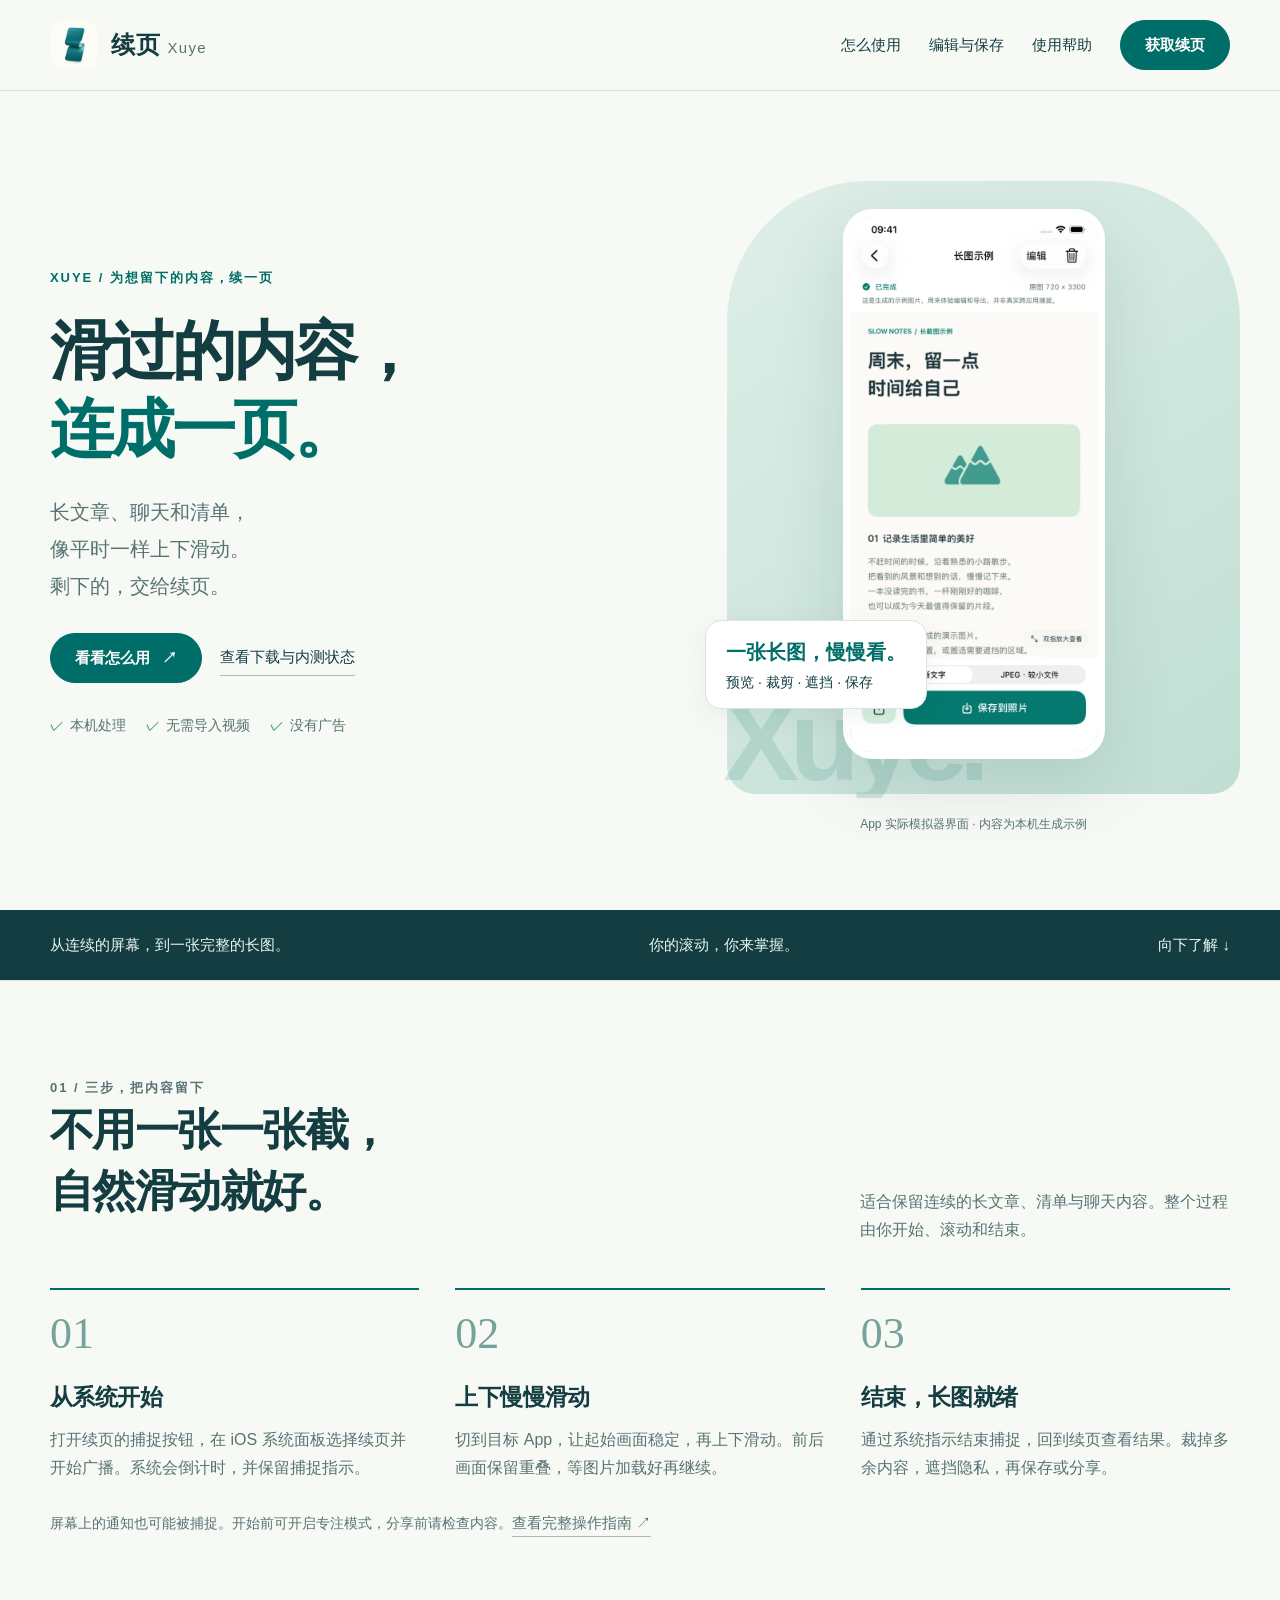
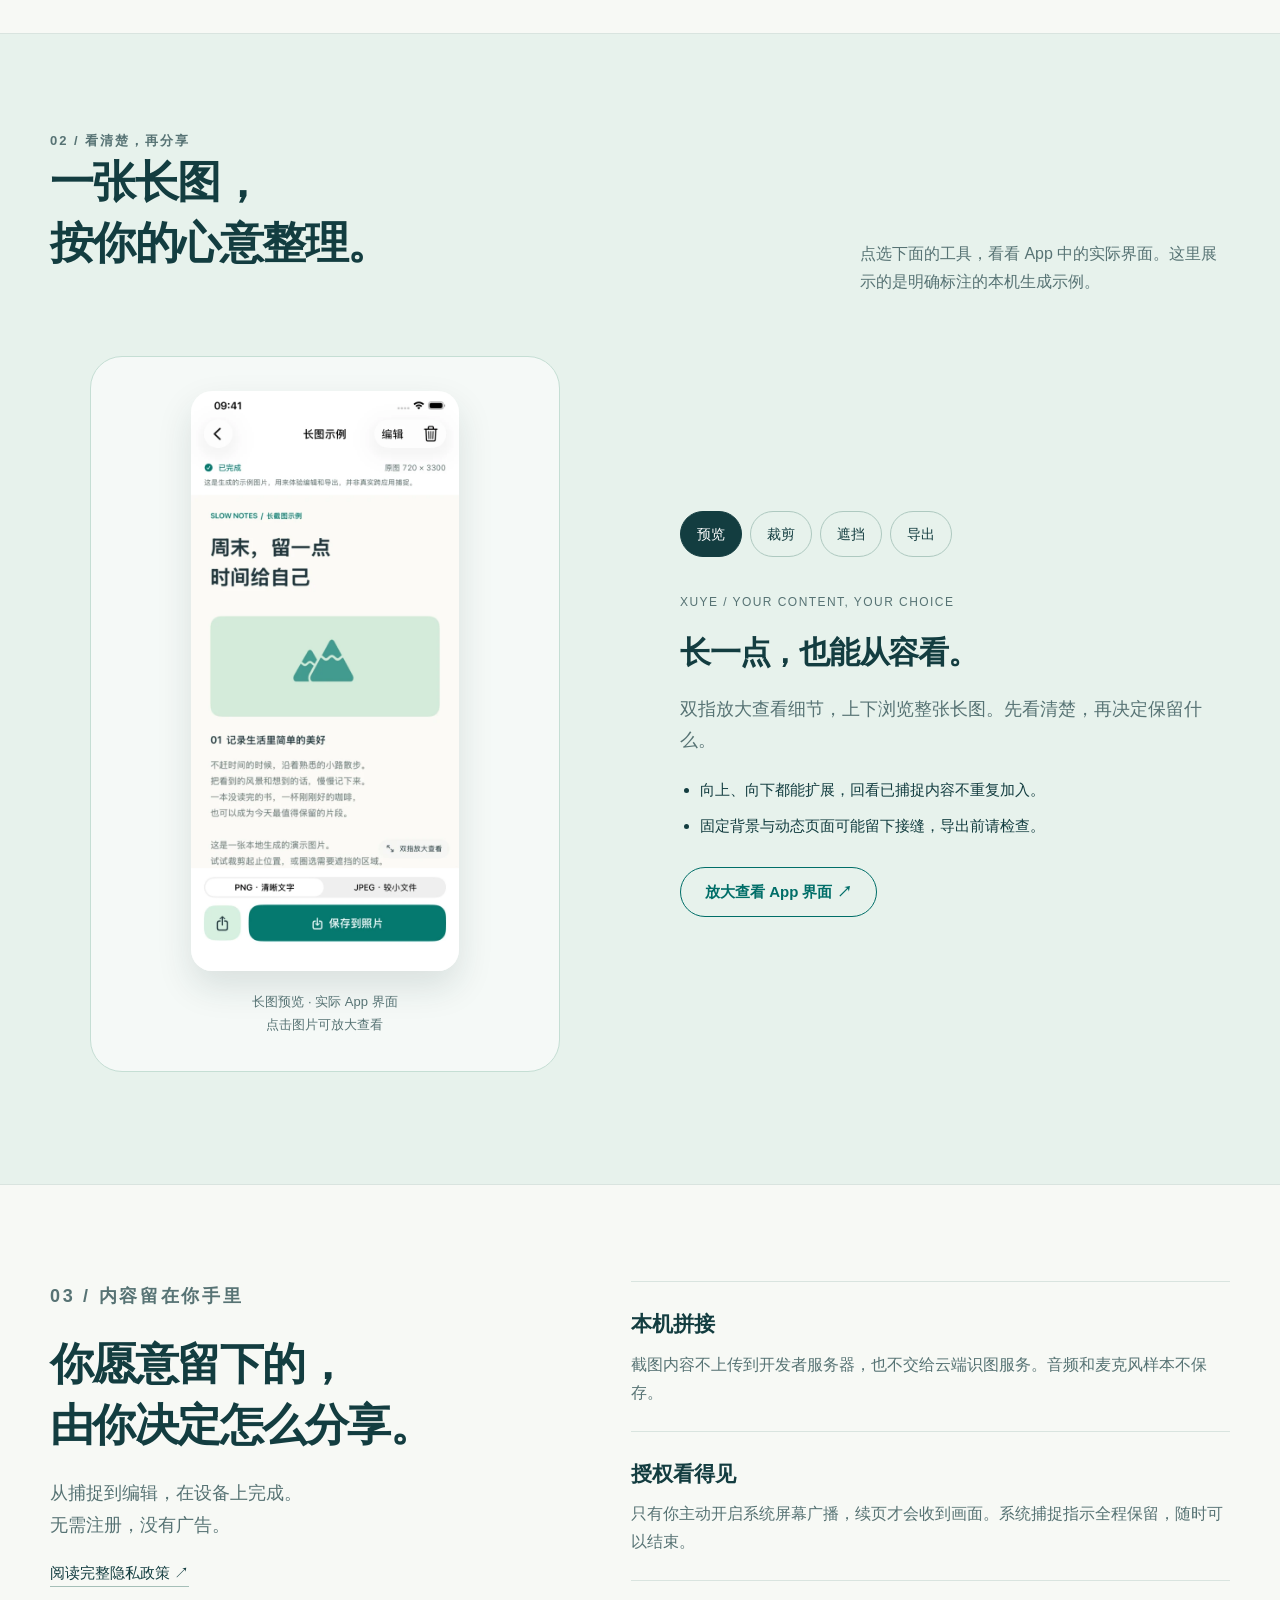
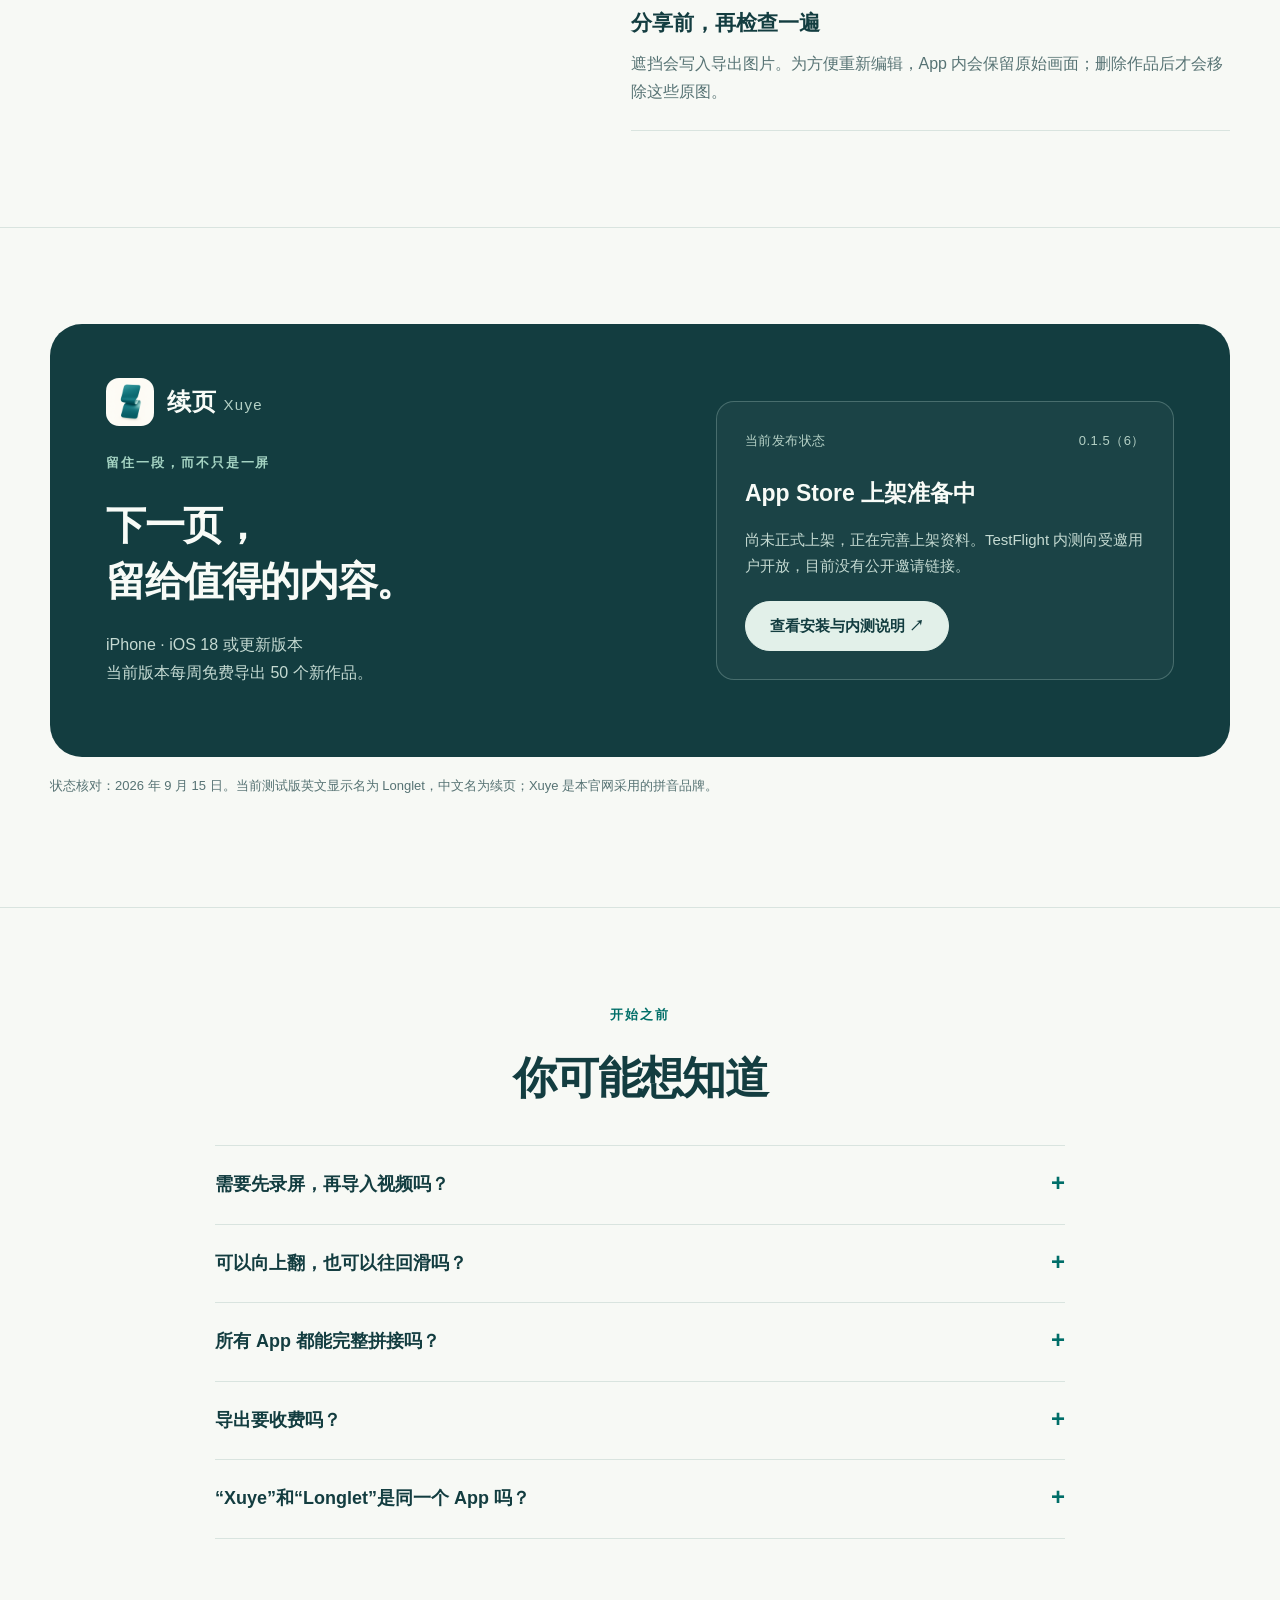
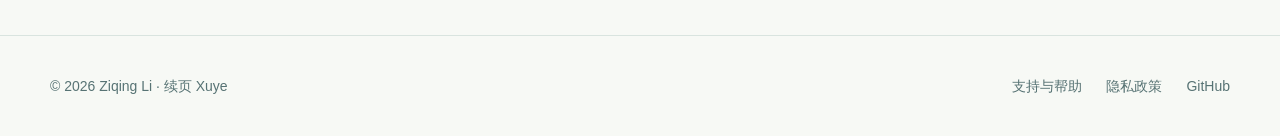
==== index.html @ 3c8cbb86 "feat(web): host Xuye on repository GitHub Pages Publish the existing Xuye product, support and priva" ====
<!doctype html><html lang="zh-CN"><head><meta charset="utf-8"><meta name="viewport" content="width=device-width,initial-scale=1"><meta name="description" content="续页 Xuye，让连续滚动的屏幕内容变成一张长图。手动滚动、本机拼接，支持裁剪、隐私遮挡与 PNG/JPEG 导出。"><meta name="theme-color" content="#006e68"><title>续页 Xuye · 滑过的内容，连成一页</title><link rel="icon" href="assets/icon.png"><link rel="apple-touch-icon" href="assets/icon.png"><link rel="stylesheet" href="style.css"><script src="app.js" defer></script><link rel="canonical" href="https://lzbaclz.github.io/long_screenshot_iphone/"><meta property="og:type" content="website"><meta property="og:title" content="续页 Xuye · 滑过的内容，连成一页"><meta property="og:url" content="https://lzbaclz.github.io/long_screenshot_iphone/"></head><body><a class="skip" href="#main">跳到正文</a><header class="header"><div class="wrap header-inner"><a class="brand" href="./"><img src="assets/icon.png" width="48" height="48" alt="续页青色折页图标"><span>续页<small>Xuye</small></span></a><nav class="nav" id="site-nav" aria-label="主导航"><a href="#how">怎么使用</a><a href="#features">编辑与保存</a><a href="support.html">使用帮助</a><a class="button" href="#get">获取续页</a></nav><button class="menu-button" aria-controls="site-nav" aria-expanded="false" aria-label="展开导航">☰</button></div></header><main id="main"><section class="hero wrap"><div><p class="eyebrow">XUYE / 为想留下的内容，续一页</p><h1>滑过的内容，<br><span>连成一页。</span></h1><p class="hero-lead">长文章、聊天和清单，<br>像平时一样上下滑动。<br>剩下的，交给续页。</p><div class="actions"><a class="button" href="#how">看看怎么用 <span aria-hidden="true">↗</span></a><a class="text-link" href="#get">查看下载与内测状态</a></div><ul class="quiet-points"><li>本机处理</li><li>无需导入视频</li><li>没有广告</li></ul></div><div><div class="hero-art"><div class="hero-panel" aria-hidden="true"></div><div class="hero-word" aria-hidden="true">Xuye.</div><img class="screenshot" src="assets/preview.webp" width="620" height="1342" alt="续页 App 的长图预览界面，展示明确标注的本地生成示例"><div class="hero-caption"><strong>一张长图，慢慢看。</strong>预览 · 裁剪 · 遮挡 · 保存</div></div><p class="image-note">App 实际模拟器界面 · 内容为本机生成示例</p></div></section>
<div class="ribbon"><div class="wrap"><span>从连续的屏幕，到一张完整的长图。</span><span>你的滚动，你来掌握。</span><span>向下了解 ↓</span></div></div>
<section class="section" id="how"><div class="wrap"><div class="section-head"><div><p class="eyebrow">01 / 三步，把内容留下</p><h2>不用一张一张截，<br>自然滑动就好。</h2></div><p>适合保留连续的长文章、清单与聊天内容。整个过程由你开始、滚动和结束。</p></div><div class="steps"><article class="step"><div class="step-number">01</div><h3>从系统开始</h3><p>打开续页的捕捉按钮，在 iOS 系统面板选择续页并开始广播。系统会倒计时，并保留捕捉指示。</p></article><article class="step"><div class="step-number">02</div><h3>上下慢慢滑动</h3><p>切到目标 App，让起始画面稳定，再上下滑动。前后画面保留重叠，等图片加载好再继续。</p></article><article class="step"><div class="step-number">03</div><h3>结束，长图就绪</h3><p>通过系统指示结束捕捉，回到续页查看结果。裁掉多余内容，遮挡隐私，再保存或分享。</p></article></div><p class="step-note">屏幕上的通知也可能被捕捉。开始前可开启专注模式，分享前请检查内容。<a class="text-link" href="support.html#capture">查看完整操作指南 ↗</a></p></div></section>
<section class="section mint-section" id="features"><div class="wrap"><div class="section-head"><div><p class="eyebrow">02 / 看清楚，再分享</p><h2>一张长图，<br>按你的心意整理。</h2></div><p>点选下面的工具，看看 App 中的实际界面。这里展示的是明确标注的本机生成示例。</p></div><div class="feature-layout"><figure class="feature-visual"><button class="preview-button" data-enlarge aria-label="放大查看当前 App 界面"><img id="feature-screen" src="assets/preview.webp" width="620" height="1342" alt="续页 App 中的长图示例预览，支持缩放和上下浏览" loading="lazy"></button><figcaption class="screen-caption"><span id="feature-caption">长图预览 · 实际 App 界面</span><br>点击图片可放大查看</figcaption></figure><div class="feature-copy"><div class="feature-tabs" role="tablist" aria-label="查看 App 功能"><button role="tab" id="mode-preview" data-mode="preview" aria-selected="true" aria-controls="feature-panel">预览</button><button role="tab" id="mode-crop" data-mode="crop" aria-selected="false" aria-controls="feature-panel" tabindex="-1">裁剪</button><button role="tab" id="mode-redact" data-mode="redact" aria-selected="false" aria-controls="feature-panel" tabindex="-1">遮挡</button><button role="tab" id="mode-export" data-mode="export" aria-selected="false" aria-controls="feature-panel" tabindex="-1">导出</button></div><div id="feature-panel" role="tabpanel" aria-labelledby="mode-preview" tabindex="0"><div class="detail-stamp">XUYE / YOUR CONTENT, YOUR CHOICE</div><h3 id="feature-title">长一点，也能从容看。</h3><p id="feature-description">双指放大查看细节，上下浏览整张长图。先看清楚，再决定保留什么。</p><ul id="feature-points"><li>向上、向下都能扩展，回看已捕捉内容不重复加入。</li><li>固定背景与动态页面可能留下接缝，导出前请检查。</li></ul></div><button class="button outline" data-enlarge>放大查看 App 界面 ↗</button></div></div></div></section>
<section class="section" id="privacy"><div class="wrap privacy-layout"><div class="privacy-title"><p class="eyebrow">03 / 内容留在你手里</p><h2>你愿意留下的，<br>由你决定怎么分享。</h2><p>从捕捉到编辑，在设备上完成。<br>无需注册，没有广告。</p><a class="text-link" href="privacy.html">阅读完整隐私政策 ↗</a></div><div class="privacy-lines"><article class="privacy-line"><h3>本机拼接</h3><p>截图内容不上传到开发者服务器，也不交给云端识图服务。音频和麦克风样本不保存。</p></article><article class="privacy-line"><h3>授权看得见</h3><p>只有你主动开启系统屏幕广播，续页才会收到画面。系统捕捉指示全程保留，随时可以结束。</p></article><article class="privacy-line"><h3>分享前，再检查一遍</h3><p>遮挡会写入导出图片。为方便重新编辑，App 内会保留原始画面；删除作品后才会移除这些原图。</p></article></div></div></section>
<section class="section" id="get"><div class="wrap"><div class="download"><div><div class="brand"><img src="assets/icon.png" width="48" height="48" alt=""><span>续页<small>Xuye</small></span></div><p class="eyebrow">留住一段，而不只是一屏</p><h2>下一页，<br>留给值得的内容。</h2><p>iPhone · iOS 18 或更新版本<br>当前版本每周免费导出 50 个新作品。</p></div><div class="status-card"><div class="status-label"><span>当前发布状态</span><span>0.1.5（6）</span></div><h3>App Store 上架准备中</h3><p>尚未正式上架，正在完善上架资料。TestFlight 内测向受邀用户开放，目前没有公开邀请链接。</p><a class="button" href="support.html#install">查看安装与内测说明 ↗</a></div></div><p class="release-note">状态核对：2026 年 9 月 15 日。当前测试版英文显示名为 Longlet，中文名为续页；Xuye 是本官网采用的拼音品牌。</p></div></section>
<section class="section"><div class="wrap"><div class="center-head"><p class="eyebrow">开始之前</p><h2>你可能想知道</h2></div><div class="faq-list"><details><summary>需要先录屏，再导入视频吗？</summary><p>不需要。你通过 iOS 系统开始屏幕广播后，续页会直接处理系统提供的画面。用户手动滚动，结束后回到 App 查看长图。</p></details><details><summary>可以向上翻，也可以往回滑吗？</summary><p>可以。续页支持从当前位置向上或向下扩展，回到已捕捉的区域时去重。请平稳滚动并保留画面重叠，快速跳页或动态重排仍可能无法衔接。</p></details><details><summary>所有 App 都能完整拼接吗？</summary><p>无法保证。受保护的内容、动画、重复画面、缺少重叠或快速跳页都可能影响结果。固定照片壁纸也可能出现接缝。请检查首尾与接缝，详细边界见<a href="support.html#quality">使用帮助</a>。</p></details><details><summary>导出要收费吗？</summary><p>当前 0.1.5 版本每周免费导出 50 个新作品，失败、取消和同一作品重复导出不会额外扣次数。本版不提供新的购买入口，未来政策以实际版本说明为准。</p></details><details><summary>“Xuye”和“Longlet”是同一个 App 吗？</summary><p>是的。本官网使用“续页 Xuye”品牌；当前已提交的 App 及 TestFlight 英文显示名仍为 Longlet。请认准青色折页图标，App ID 为 6811703874。</p></details></div></div></section>
<dialog class="dialog" id="screen-dialog" aria-labelledby="dialog-title"><div class="dialog-head"><h2 id="dialog-title">长图预览 · 实际 App 界面</h2><button data-close aria-label="关闭图片预览">×</button></div><img class="dialog-image" id="dialog-image" src="assets/preview.webp" width="620" height="1342" alt="续页 App 长图示例预览"><p>续页 0.1.5 · 实际模拟器界面。示例内容由 App 在本机生成，不代表真实跨应用捕捉。</p></dialog>
</main><footer class="footer"><div class="wrap footer-inner"><span>© 2026 Ziqing Li · 续页 Xuye</span><div class="footer-links"><a href="support.html">支持与帮助</a><a href="privacy.html">隐私政策</a><a href="https://github.com/lzbaclz/long_screenshot_iphone">GitHub</a></div></div></footer></body></html>
---- style.css ----
:root{--ink:#133d40;--muted:#577374;--teal:#006e68;--mint:#d9eee6;--paper:#f7f9f5;--line:#d9e4df;--white:#fff;--font:-apple-system,BlinkMacSystemFont,"Segoe UI","PingFang SC","Hiragino Sans GB","Microsoft YaHei",sans-serif}*{box-sizing:border-box}html{scroll-behavior:smooth;scroll-padding-top:100px}body{margin:0;background:var(--paper);color:var(--ink);font-family:var(--font);line-height:1.75;font-size:16px}a{color:inherit;text-decoration:none}button,input{font:inherit}button,a{-webkit-tap-highlight-color:transparent}button{cursor:pointer}a:focus-visible,button:focus-visible,input:focus-visible,summary:focus-visible{outline:3px solid #c39f31;outline-offset:5px}img{max-width:100%;height:auto;display:block}.wrap{width:min(1180px,calc(100% - 80px));margin:auto}.skip{position:fixed;left:20px;top:-100px;background:var(--ink);color:white;z-index:100;padding:10px 20px}.skip:focus{top:10px}.header{position:sticky;top:0;z-index:20;background:#f7f9f5ef;border-bottom:1px solid var(--line);backdrop-filter:blur(18px)}.header-inner{height:90px;display:flex;align-items:center;gap:36px}.brand{display:inline-flex;align-items:center;gap:13px;font-weight:750;font-size:24px;letter-spacing:.03em;white-space:nowrap}.brand img{width:48px;height:48px;border-radius:13px}.brand small{font-size:15px;color:var(--muted);font-weight:500;letter-spacing:.09em;margin-left:7px}.nav{display:flex;align-items:center;gap:28px;margin-left:auto;font-size:15px}.nav a:hover{color:var(--teal)}.button{display:inline-flex;align-items:center;justify-content:center;gap:12px;min-height:50px;padding:11px 24px;border:1px solid var(--teal);border-radius:100px;background:var(--teal);color:#fff;font-size:15px;font-weight:600;line-height:1.6}.button:hover{background:#075953}.button.outline{color:var(--teal);background:transparent}.button.outline:hover{background:var(--mint)}.menu-button{display:none}.eyebrow{font-size:13px;letter-spacing:.15em;font-weight:600;color:var(--teal);margin:0 0 22px;text-transform:uppercase}.hero{display:grid;grid-template-columns:1.1fr .9fr;gap:40px;padding-top:78px;padding-bottom:75px;align-items:center;min-height:790px}.hero h1{font-size:clamp(44px,5vw,68px);line-height:1.22;font-weight:750;letter-spacing:-.045em;margin:0 0 26px}.hero h1 span{color:var(--teal)}.hero-lead{font-size:20px;line-height:1.85;color:var(--muted);max-width:440px;margin-bottom:28px}.actions{display:flex;flex-wrap:wrap;align-items:center;gap:18px}.text-link{font-size:15px;border-bottom:1px solid #a5bfb8;padding:5px 0}.quiet-points{display:flex;gap:20px;list-style:none;padding:0;margin:30px 0 0;font-size:14px;color:var(--muted)}.quiet-points li::before{content:'✓';margin-right:6px;color:var(--teal)}.hero-art{position:relative;min-height:630px;display:flex;justify-content:center;align-items:center}.hero-panel{position:absolute;inset:12px -10px 5px 10px;background:linear-gradient(145deg,#deefe8,#c1ded5);border-radius:140px 140px 28px 28px}.hero-word{position:absolute;bottom:1px;left:6px;font-size:114px;line-height:1;font-weight:650;letter-spacing:-.08em;color:#77aea44d;overflow:hidden}.screenshot{width:262px;border:7px solid #fff;border-radius:30px;box-shadow:0 24px 70px #18443e20;position:relative}.hero-caption{position:absolute;left:-12px;bottom:90px;background:var(--white);border:1px solid var(--line);border-radius:16px;padding:14px 20px;font-size:14px;box-shadow:0 8px 28px #153d3410}.hero-caption strong{display:block;font-size:20px;color:var(--teal)}.image-note{font-size:12px;color:var(--muted);margin:15px 0 0;text-align:center}.section{padding:96px 0;border-top:1px solid var(--line)}.section h2{font-size:clamp(30px,3.4vw,44px);line-height:1.4;letter-spacing:-.035em;margin:0 0 22px}.section-lead{font-size:18px;color:var(--muted);max-width:500px}.footer{border-top:1px solid var(--line);padding:38px 0;font-size:14px;color:var(--muted)}.footer-inner{display:flex;justify-content:space-between;gap:20px;align-items:center}.footer-links{display:flex;flex-wrap:wrap;gap:24px}.notice{padding:18px 24px;border:1px solid var(--line);border-radius:16px;font-size:15px;color:var(--muted)}@media(max-width:800px){.wrap{width:calc(100% - 40px)}.header-inner{height:76px;gap:16px}.brand{font-size:21px}.brand img{width:42px;height:42px}.brand small{font-size:13px}.nav{gap:16px}.nav a:not(.button){display:none}.nav .button{padding:9px 16px;min-height:42px;font-size:14px}.hero{grid-template-columns:1fr;padding-top:46px;gap:32px;min-height:0;padding-bottom:56px}.hero h1{font-size:46px}.hero-lead{font-size:18px}.hero-art{min-height:585px;margin:0 12px}.hero-panel{inset:0}.hero-caption{left:-12px;bottom:60px}.hero-word{font-size:96px;bottom:5px;left:0}.quiet-points{font-size:13px;gap:14px}.section{padding:60px 0}.footer-inner{align-items:flex-start;flex-direction:column}.eyebrow{font-size:12px;margin-bottom:18px}}@media(prefers-reduced-motion:reduce){html{scroll-behavior:auto}*{animation:none!important;transition:none!important}}
.ribbon{background:var(--ink);color:#ebf7f2;padding:22px 0}.ribbon .wrap{display:flex;justify-content:space-between;gap:24px;font-size:15px}.section-head{display:flex;justify-content:space-between;align-items:flex-end;gap:40px;margin-bottom:44px}.section-head p{max-width:370px;margin:0;color:var(--muted)}.steps{display:grid;grid-template-columns:repeat(3,1fr);gap:36px}.step{border-top:2px solid var(--teal);padding-top:22px}.step-number{font-family:Georgia,serif;font-size:44px;color:#76a29a;line-height:1;margin-bottom:24px}.step h3{font-size:23px;line-height:1.5;margin:0 0 12px;letter-spacing:-.025em}.step p{color:var(--muted);margin:0}.step-note{font-size:14px;color:var(--muted);margin:28px 0 0}.mint-section{background:#e7f2ec}.feature-layout{display:grid;grid-template-columns:1fr 1fr;gap:80px;align-items:center}.feature-visual{background:#fff9;border:1px solid #c5ded4;border-radius:32px;padding:34px;display:flex;flex-direction:column;align-items:center}.feature-visual img{width:268px;border-radius:21px;box-shadow:0 16px 35px #153b3620}.preview-button{border:0;background:transparent;padding:0;max-width:100%;cursor:zoom-in;border-radius:21px}.screen-caption{font-size:13px;color:var(--muted);text-align:center;margin:20px 0 0}.feature-tabs{display:flex;flex-wrap:wrap;gap:8px;margin:0 0 35px}.feature-tabs button{padding:10px 16px;min-height:44px;background:transparent;border:1px solid #aec9c0;border-radius:100px;color:var(--ink);font-size:14px}.feature-tabs button[aria-selected=true]{background:var(--ink);color:white;border-color:var(--ink)}.feature-copy h3{font-size:31px;line-height:1.45;margin:0 0 18px;letter-spacing:-.04em}.feature-copy p{font-size:18px;color:var(--muted);margin:0 0 20px}.feature-copy ul{padding-left:20px;margin:0 0 28px;color:var(--ink);font-size:15px}.feature-copy li+li{margin-top:10px}.detail-stamp{font-size:12px;letter-spacing:.12em;color:var(--muted);margin-bottom:18px}.privacy-layout{display:grid;grid-template-columns:.9fr 1.1fr;gap:90px;align-items:start}.privacy-title{position:sticky;top:130px}.privacy-title p{color:var(--muted);font-size:18px}.privacy-lines{border-top:1px solid var(--line)}.privacy-line{padding:24px 0;border-bottom:1px solid var(--line)}.privacy-line h3{font-size:21px;margin:0 0 8px}.privacy-line p{margin:0;color:var(--muted)}.download{background:var(--ink);color:#f8fbf7;border-radius:32px;padding:54px 56px;display:grid;grid-template-columns:1.1fr .9fr;gap:50px;align-items:center}.download h2{font-size:40px;margin:0 0 22px}.download .eyebrow{color:#a4d3c2}.download p{color:#c5dad2}.download .brand{margin-bottom:26px}.download .brand small{color:#b4d0c5}.status-card{padding:28px;background:#ffffff09;border:1px solid #8dafaa65;border-radius:18px}.status-label{font-size:13px;letter-spacing:.04em;display:flex;justify-content:space-between;color:#b4d0c5}.status-card h3{font-size:23px;margin:20px 0 14px}.status-card p{font-size:15px;margin:0 0 21px}.status-card .button{background:#e2f0e9;color:var(--ink);border-color:#e2f0e9}.release-note{font-size:13px;color:var(--muted);margin-top:18px}.faq-list{border-top:1px solid var(--line);max-width:850px;margin:0 auto}.faq-list details{border-bottom:1px solid var(--line);padding:23px 0}.faq-list summary{font-size:18px;font-weight:600;cursor:pointer;list-style:none;position:relative;padding-right:35px}.faq-list summary::-webkit-details-marker{display:none}.faq-list summary::after{content:'+';position:absolute;right:0;font-size:24px;line-height:1.2;color:var(--teal)}.faq-list details[open] summary::after{content:'−'}.faq-list p{margin:16px 40px 0 0;color:var(--muted)}.faq-list a{border-bottom:1px solid #a7bfb6}.center-head{text-align:center;margin-bottom:36px}.dialog{padding:0;border:0;border-radius:22px;width:min(670px,calc(100% - 30px));max-height:90vh;background:var(--paper);color:var(--ink);box-shadow:0 28px 100px #001e2370}.dialog::backdrop{background:#082d34aa;backdrop-filter:blur(6px)}.dialog-head{display:flex;align-items:center;justify-content:space-between;gap:20px;padding:18px 24px;position:sticky;top:0;background:var(--paper);border-bottom:1px solid var(--line)}.dialog-head h2{font-size:17px;margin:0}.dialog-head button{width:40px;height:40px;border:0;background:var(--mint);border-radius:50%;font-size:24px;color:var(--ink)}.dialog-image{width:100%;padding:20px;max-width:520px;margin:auto}.dialog p{padding:0 24px 20px;font-size:14px;color:var(--muted)}.document-hero{padding:64px 0 38px;border-bottom:1px solid var(--line)}.document-hero h1{font-size:clamp(38px,5vw,54px);line-height:1.3;letter-spacing:-.04em;margin:0 0 20px}.document-hero .lead{font-size:20px;color:var(--muted);max-width:720px}.doc-meta{font-size:14px;color:var(--muted)}.doc-layout{display:grid;grid-template-columns:230px 1fr;gap:65px;padding:54px 0 88px}.toc{align-self:start;position:sticky;top:125px;border-left:1px solid var(--line);padding:4px 0 4px 22px;font-size:14px}.toc strong{display:block;margin-bottom:10px;font-weight:600}.toc a{display:block;margin:9px 0;color:var(--muted)}.toc a:hover{color:var(--teal)}.prose{max-width:760px}.prose section{margin:0 0 38px;scroll-margin-top:115px}.prose h2{font-size:26px;line-height:1.4;letter-spacing:-.025em;margin:0 0 18px}.prose h3{font-size:20px;margin:25px 0 12px}.prose p{margin:0 0 16px;line-height:1.9}.prose li{margin:9px 0;line-height:1.85}.prose ul,.prose ol{padding-left:24px}.prose a{color:var(--teal);text-decoration:underline;text-underline-offset:4px}.prose .callout{background:#e6f0ea;border-left:3px solid var(--teal);padding:20px 24px;border-radius:0 12px 12px 0;margin:22px 0}.prose .callout p:last-child{margin:0}.language-links{display:flex;gap:10px;margin-top:20px}.language-links a{padding:7px 17px;border:1px solid var(--line);border-radius:30px;font-size:14px}.doc-divider{border:0;border-top:1px solid var(--line);margin:55px 0}.support-topics{display:grid;grid-template-columns:repeat(3,1fr);gap:18px;margin:25px 0 0}.support-topics a{padding:16px 20px;border:1px solid var(--line);border-radius:14px;font-size:15px}.support-topics a:hover{background:var(--mint)}.support-topics small{display:block;color:var(--muted);font-size:13px}.contact-box{background:var(--ink);color:#e9f7f0;border-radius:20px;padding:30px}.contact-box p{color:#cadfd6}.contact-box a{color:#fff;overflow-wrap:anywhere}.support-section ol li{padding-left:7px}.version-pill{padding:4px 11px;border-radius:20px;background:var(--mint);font-size:13px;color:var(--teal);white-space:nowrap}
@media(max-width:1000px){.feature-layout{gap:40px}.privacy-layout{gap:45px}.download{padding:40px}.hero-caption{left:-25px}.header-inner{gap:20px}.nav{gap:20px}}@media(max-width:800px){.ribbon .wrap{font-size:13px;gap:10px}.ribbon .wrap span:last-child{display:none}.section-head{display:block;margin-bottom:32px}.section-head p{max-width:100%}.steps{grid-template-columns:1fr;gap:28px}.step{display:grid;grid-template-columns:48px 1fr;column-gap:16px}.step-number{grid-row:1/3;font-size:34px;margin:0}.step h3{font-size:22px}.step p{grid-column:2}.feature-layout{grid-template-columns:1fr;gap:35px}.feature-visual{order:2;padding:25px}.feature-copy{order:1}.feature-tabs{margin-bottom:25px}.feature-copy h3{font-size:29px}.privacy-layout{grid-template-columns:1fr;gap:28px}.privacy-title{position:static}.download{grid-template-columns:1fr;padding:32px 25px;gap:25px;border-radius:24px}.download h2{font-size:31px}.download .brand{margin-bottom:20px}.status-card{padding:23px}.doc-layout{grid-template-columns:1fr;gap:30px;padding-top:30px}.toc{position:static;display:flex;flex-wrap:wrap;gap:8px 18px;padding-left:0;border:0;padding-bottom:24px;border-bottom:1px solid var(--line)}.toc strong{width:100%;margin:0}.toc a{margin:0}.document-hero{padding-top:42px}.document-hero .lead{font-size:18px}.support-topics{grid-template-columns:1fr;gap:10px}.support-topics a{padding:12px 18px}.prose h2{font-size:25px}.prose p{line-height:1.85}.nav{margin-left:auto}.nav a:not(.button){display:none}.menu-button{display:block;background:transparent;color:var(--ink);border:0;font-size:22px;padding:8px;min-width:44px;min-height:44px}.nav.open{position:absolute;top:76px;left:0;right:0;padding:22px 25px;background:var(--paper);border-bottom:1px solid var(--line);display:flex;flex-direction:column;align-items:stretch;gap:20px}.nav.open a:not(.button){display:block}.nav.open .button{display:none}.hero-caption{left:-12px}.quiet-points{flex-wrap:wrap}.footer-links{gap:15px 22px}.contact-box{padding:24px}.faq-list p{margin-right:10px}}@media(max-width:420px){.wrap{width:calc(100% - 32px)}.header-inner{gap:8px}.brand{gap:8px;font-size:20px}.brand small{margin-left:5px;font-size:12px}.brand img{width:38px;height:38px}.nav .button{font-size:13px;padding:9px 12px}.hero h1{font-size:42px}.hero-art{min-height:568px}.screenshot{width:245px}.hero-caption strong{font-size:18px}.hero-caption{padding:12px 15px}.hero-word{font-size:86px}.actions{gap:14px}.hero-lead{margin-bottom:24px}.ribbon .wrap{font-size:12px}}
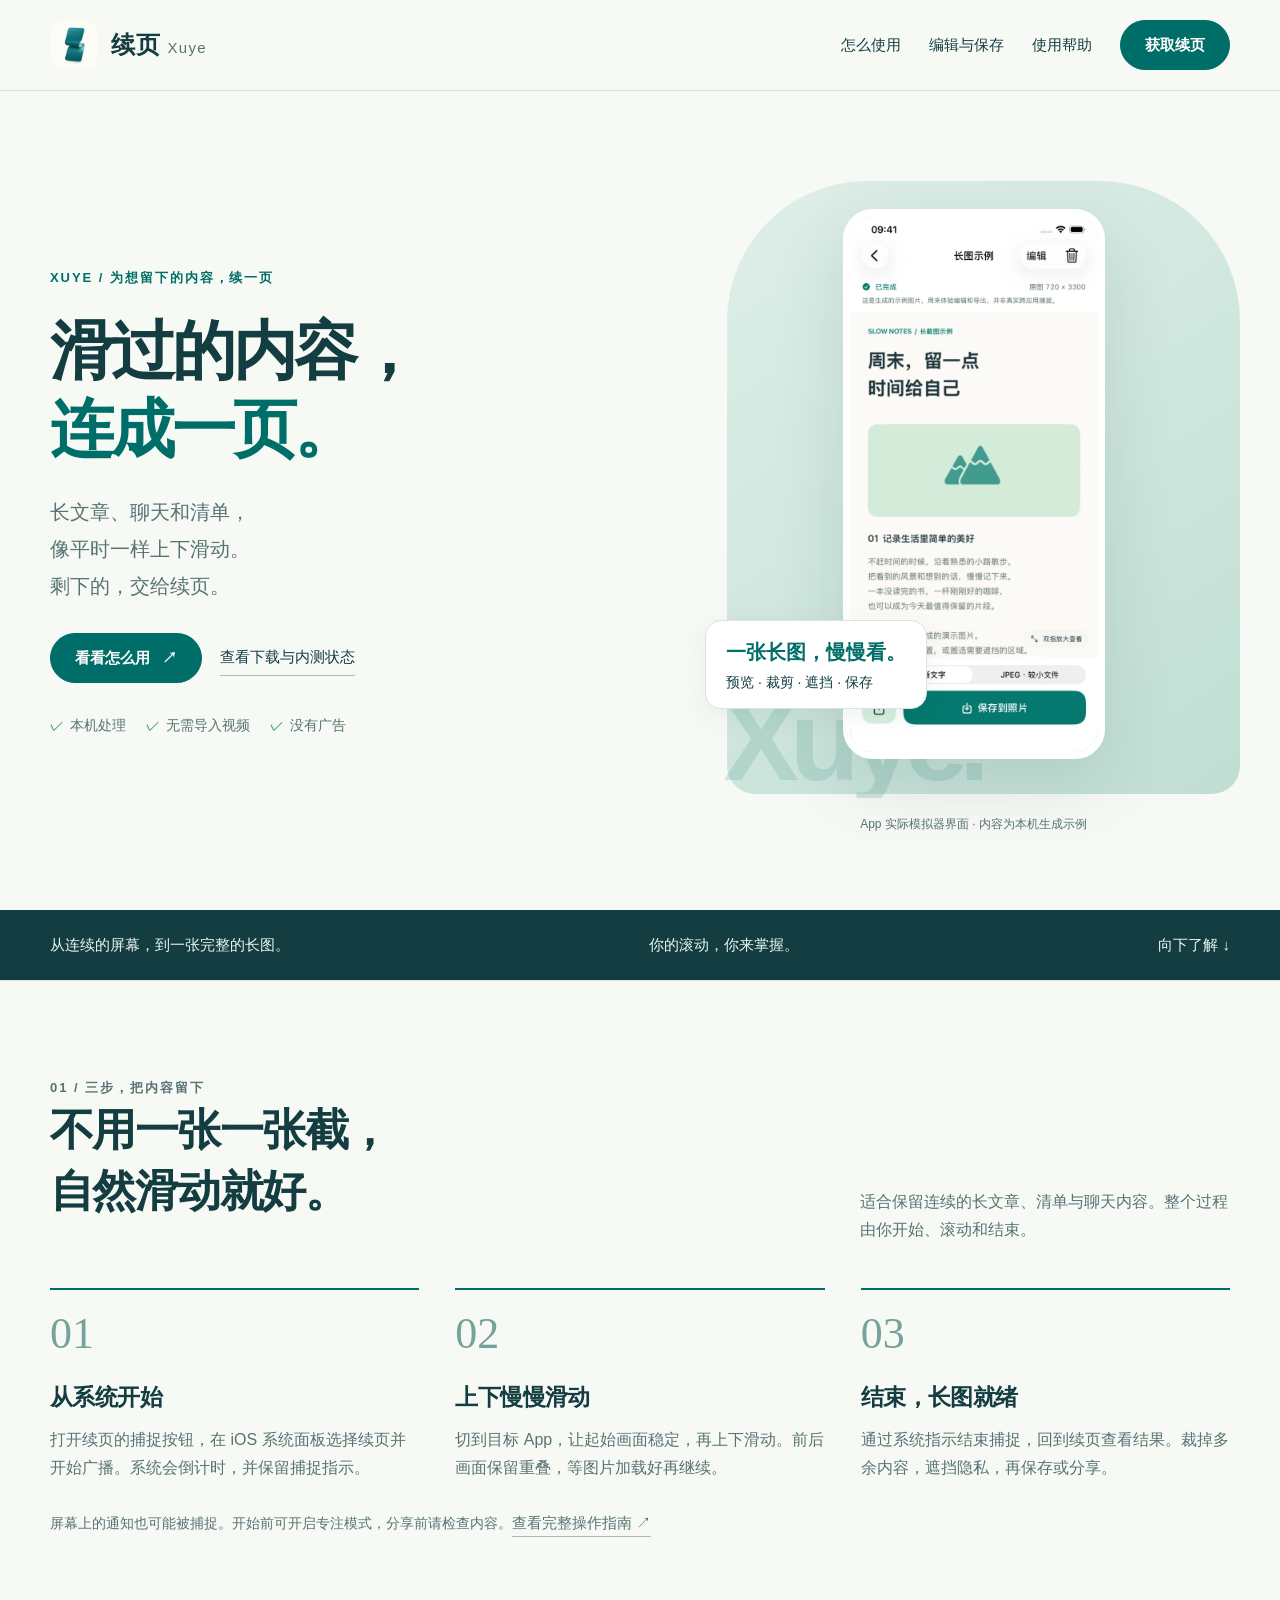
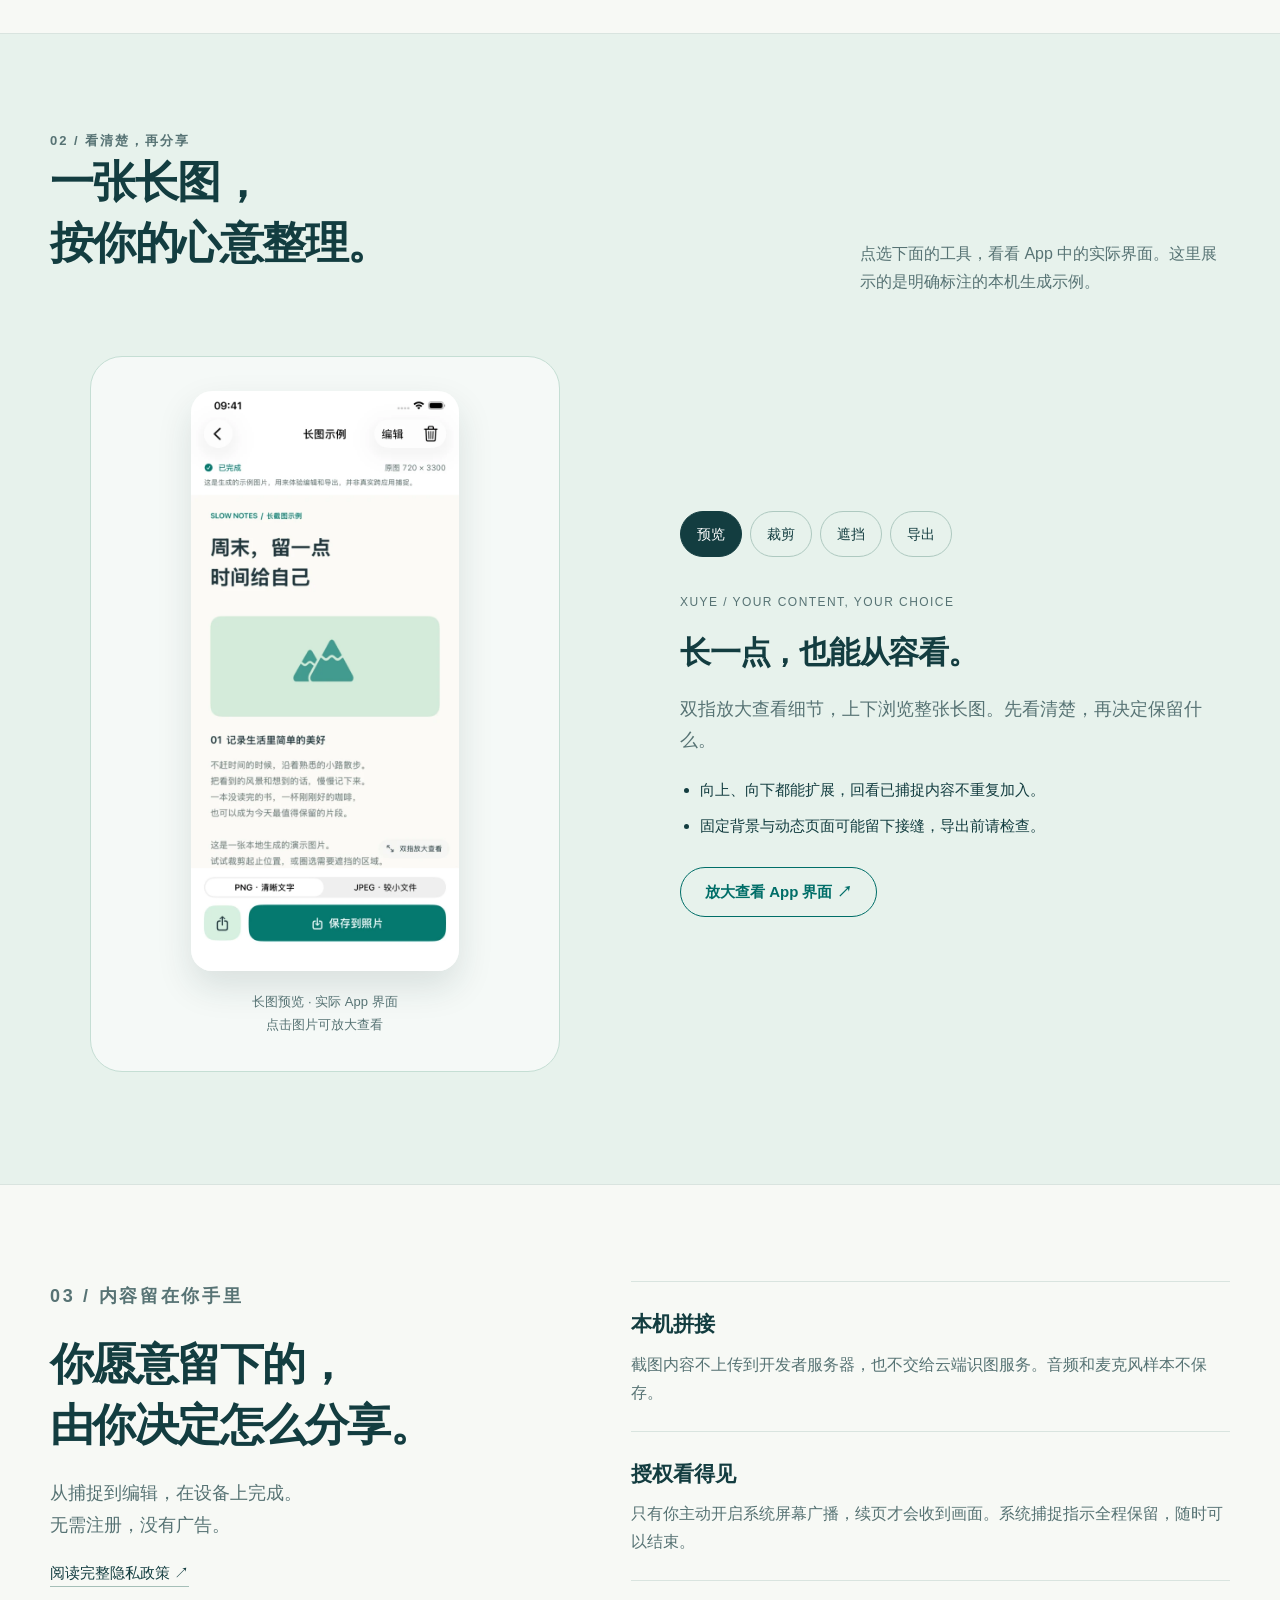
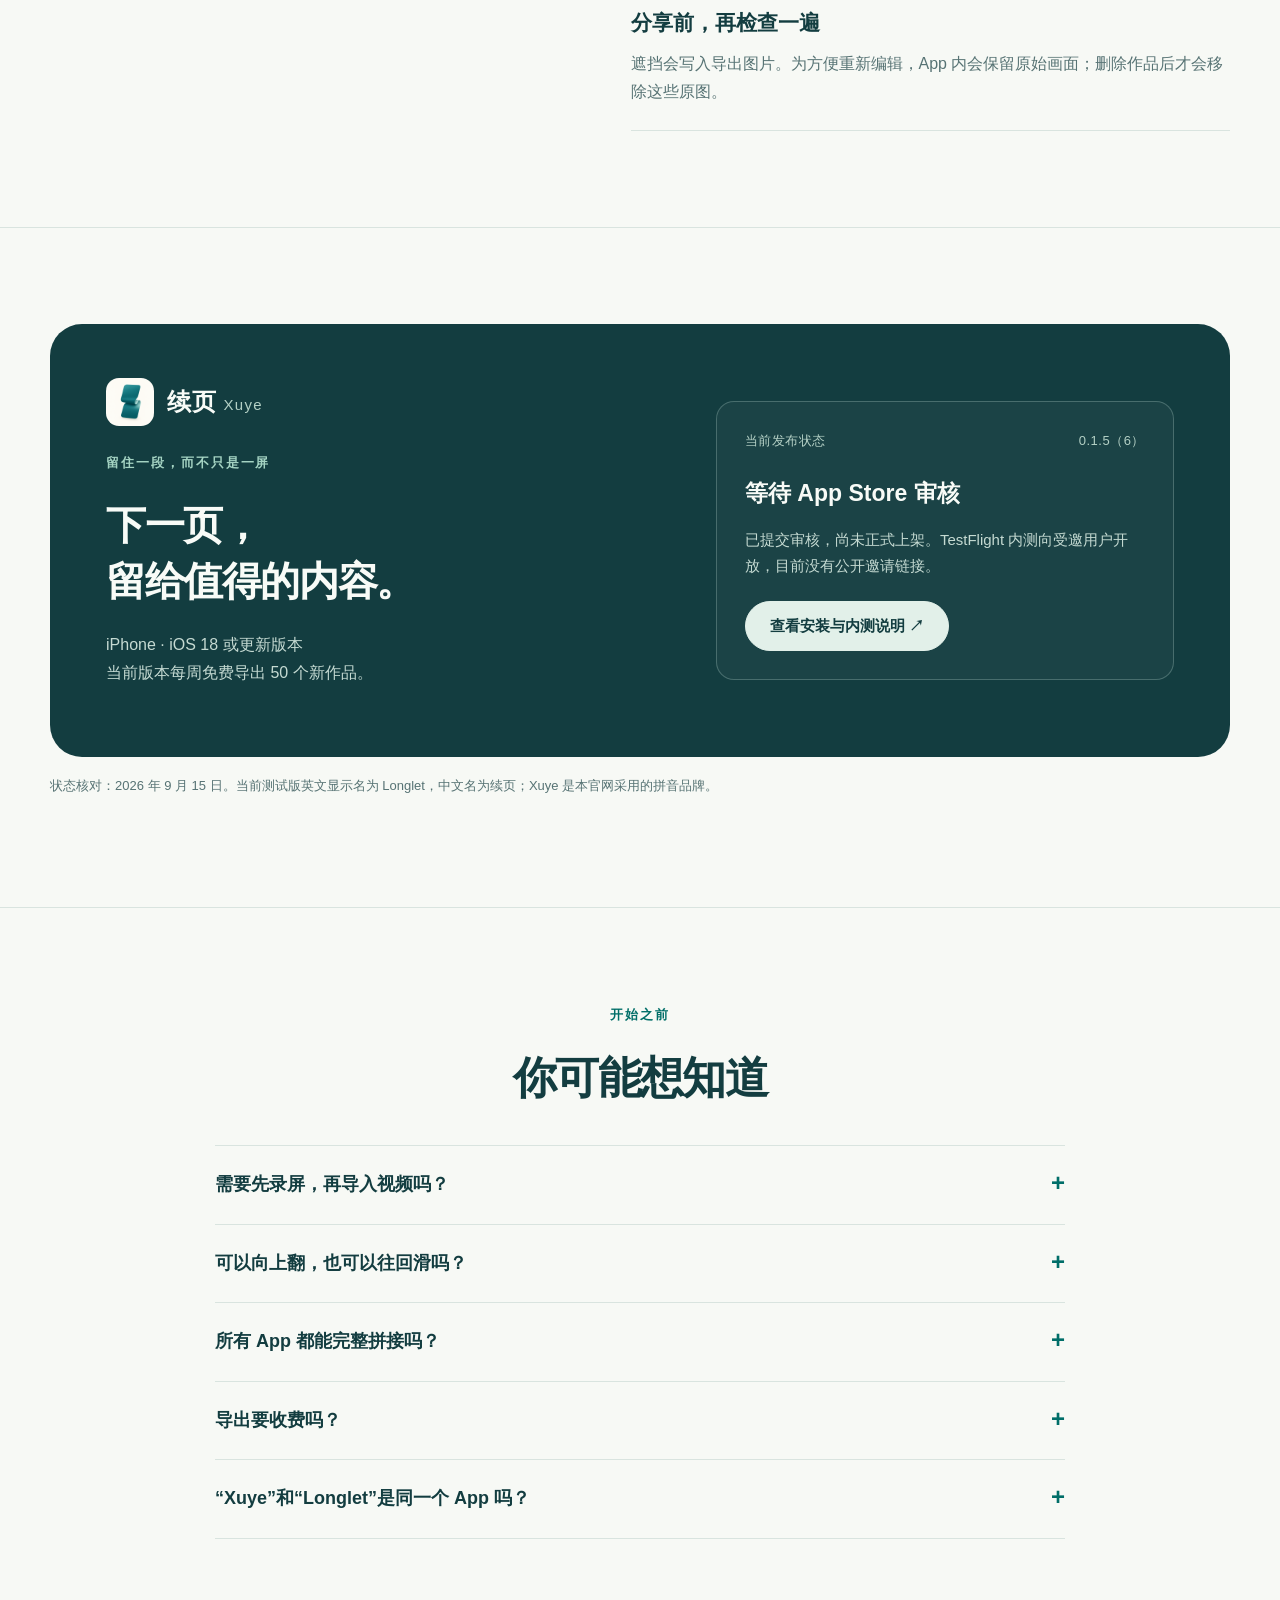
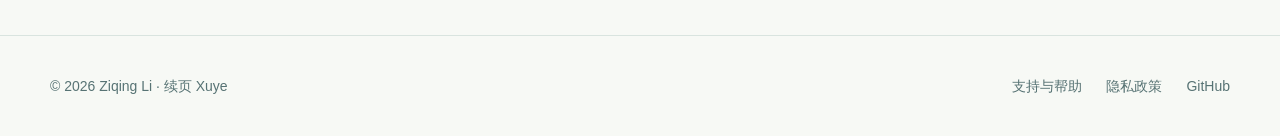
==== commit a5e0cc04: "docs(web): show current App Store review status Keep the migrated website aligned with the current 0" ====
--- a/index.html
+++ b/index.html
@@ -3,7 +3,7 @@
 <section class="section" id="how"><div class="wrap"><div class="section-head"><div><p class="eyebrow">01 / 三步，把内容留下</p><h2>不用一张一张截，<br>自然滑动就好。</h2></div><p>适合保留连续的长文章、清单与聊天内容。整个过程由你开始、滚动和结束。</p></div><div class="steps"><article class="step"><div class="step-number">01</div><h3>从系统开始</h3><p>打开续页的捕捉按钮，在 iOS 系统面板选择续页并开始广播。系统会倒计时，并保留捕捉指示。</p></article><article class="step"><div class="step-number">02</div><h3>上下慢慢滑动</h3><p>切到目标 App，让起始画面稳定，再上下滑动。前后画面保留重叠，等图片加载好再继续。</p></article><article class="step"><div class="step-number">03</div><h3>结束，长图就绪</h3><p>通过系统指示结束捕捉，回到续页查看结果。裁掉多余内容，遮挡隐私，再保存或分享。</p></article></div><p class="step-note">屏幕上的通知也可能被捕捉。开始前可开启专注模式，分享前请检查内容。<a class="text-link" href="support.html#capture">查看完整操作指南 ↗</a></p></div></section>
 <section class="section mint-section" id="features"><div class="wrap"><div class="section-head"><div><p class="eyebrow">02 / 看清楚，再分享</p><h2>一张长图，<br>按你的心意整理。</h2></div><p>点选下面的工具，看看 App 中的实际界面。这里展示的是明确标注的本机生成示例。</p></div><div class="feature-layout"><figure class="feature-visual"><button class="preview-button" data-enlarge aria-label="放大查看当前 App 界面"><img id="feature-screen" src="assets/preview.webp" width="620" height="1342" alt="续页 App 中的长图示例预览，支持缩放和上下浏览" loading="lazy"></button><figcaption class="screen-caption"><span id="feature-caption">长图预览 · 实际 App 界面</span><br>点击图片可放大查看</figcaption></figure><div class="feature-copy"><div class="feature-tabs" role="tablist" aria-label="查看 App 功能"><button role="tab" id="mode-preview" data-mode="preview" aria-selected="true" aria-controls="feature-panel">预览</button><button role="tab" id="mode-crop" data-mode="crop" aria-selected="false" aria-controls="feature-panel" tabindex="-1">裁剪</button><button role="tab" id="mode-redact" data-mode="redact" aria-selected="false" aria-controls="feature-panel" tabindex="-1">遮挡</button><button role="tab" id="mode-export" data-mode="export" aria-selected="false" aria-controls="feature-panel" tabindex="-1">导出</button></div><div id="feature-panel" role="tabpanel" aria-labelledby="mode-preview" tabindex="0"><div class="detail-stamp">XUYE / YOUR CONTENT, YOUR CHOICE</div><h3 id="feature-title">长一点，也能从容看。</h3><p id="feature-description">双指放大查看细节，上下浏览整张长图。先看清楚，再决定保留什么。</p><ul id="feature-points"><li>向上、向下都能扩展，回看已捕捉内容不重复加入。</li><li>固定背景与动态页面可能留下接缝，导出前请检查。</li></ul></div><button class="button outline" data-enlarge>放大查看 App 界面 ↗</button></div></div></div></section>
 <section class="section" id="privacy"><div class="wrap privacy-layout"><div class="privacy-title"><p class="eyebrow">03 / 内容留在你手里</p><h2>你愿意留下的，<br>由你决定怎么分享。</h2><p>从捕捉到编辑，在设备上完成。<br>无需注册，没有广告。</p><a class="text-link" href="privacy.html">阅读完整隐私政策 ↗</a></div><div class="privacy-lines"><article class="privacy-line"><h3>本机拼接</h3><p>截图内容不上传到开发者服务器，也不交给云端识图服务。音频和麦克风样本不保存。</p></article><article class="privacy-line"><h3>授权看得见</h3><p>只有你主动开启系统屏幕广播，续页才会收到画面。系统捕捉指示全程保留，随时可以结束。</p></article><article class="privacy-line"><h3>分享前，再检查一遍</h3><p>遮挡会写入导出图片。为方便重新编辑，App 内会保留原始画面；删除作品后才会移除这些原图。</p></article></div></div></section>
-<section class="section" id="get"><div class="wrap"><div class="download"><div><div class="brand"><img src="assets/icon.png" width="48" height="48" alt=""><span>续页<small>Xuye</small></span></div><p class="eyebrow">留住一段，而不只是一屏</p><h2>下一页，<br>留给值得的内容。</h2><p>iPhone · iOS 18 或更新版本<br>当前版本每周免费导出 50 个新作品。</p></div><div class="status-card"><div class="status-label"><span>当前发布状态</span><span>0.1.5（6）</span></div><h3>App Store 上架准备中</h3><p>尚未正式上架，正在完善上架资料。TestFlight 内测向受邀用户开放，目前没有公开邀请链接。</p><a class="button" href="support.html#install">查看安装与内测说明 ↗</a></div></div><p class="release-note">状态核对：2026 年 9 月 15 日。当前测试版英文显示名为 Longlet，中文名为续页；Xuye 是本官网采用的拼音品牌。</p></div></section>
+<section class="section" id="get"><div class="wrap"><div class="download"><div><div class="brand"><img src="assets/icon.png" width="48" height="48" alt=""><span>续页<small>Xuye</small></span></div><p class="eyebrow">留住一段，而不只是一屏</p><h2>下一页，<br>留给值得的内容。</h2><p>iPhone · iOS 18 或更新版本<br>当前版本每周免费导出 50 个新作品。</p></div><div class="status-card"><div class="status-label"><span>当前发布状态</span><span>0.1.5（6）</span></div><h3>等待 App Store 审核</h3><p>已提交审核，尚未正式上架。TestFlight 内测向受邀用户开放，目前没有公开邀请链接。</p><a class="button" href="support.html#install">查看安装与内测说明 ↗</a></div></div><p class="release-note">状态核对：2026 年 9 月 15 日。当前测试版英文显示名为 Longlet，中文名为续页；Xuye 是本官网采用的拼音品牌。</p></div></section>
 <section class="section"><div class="wrap"><div class="center-head"><p class="eyebrow">开始之前</p><h2>你可能想知道</h2></div><div class="faq-list"><details><summary>需要先录屏，再导入视频吗？</summary><p>不需要。你通过 iOS 系统开始屏幕广播后，续页会直接处理系统提供的画面。用户手动滚动，结束后回到 App 查看长图。</p></details><details><summary>可以向上翻，也可以往回滑吗？</summary><p>可以。续页支持从当前位置向上或向下扩展，回到已捕捉的区域时去重。请平稳滚动并保留画面重叠，快速跳页或动态重排仍可能无法衔接。</p></details><details><summary>所有 App 都能完整拼接吗？</summary><p>无法保证。受保护的内容、动画、重复画面、缺少重叠或快速跳页都可能影响结果。固定照片壁纸也可能出现接缝。请检查首尾与接缝，详细边界见<a href="support.html#quality">使用帮助</a>。</p></details><details><summary>导出要收费吗？</summary><p>当前 0.1.5 版本每周免费导出 50 个新作品，失败、取消和同一作品重复导出不会额外扣次数。本版不提供新的购买入口，未来政策以实际版本说明为准。</p></details><details><summary>“Xuye”和“Longlet”是同一个 App 吗？</summary><p>是的。本官网使用“续页 Xuye”品牌；当前已提交的 App 及 TestFlight 英文显示名仍为 Longlet。请认准青色折页图标，App ID 为 6811703874。</p></details></div></div></section>
 <dialog class="dialog" id="screen-dialog" aria-labelledby="dialog-title"><div class="dialog-head"><h2 id="dialog-title">长图预览 · 实际 App 界面</h2><button data-close aria-label="关闭图片预览">×</button></div><img class="dialog-image" id="dialog-image" src="assets/preview.webp" width="620" height="1342" alt="续页 App 长图示例预览"><p>续页 0.1.5 · 实际模拟器界面。示例内容由 App 在本机生成，不代表真实跨应用捕捉。</p></dialog>
 </main><footer class="footer"><div class="wrap footer-inner"><span>© 2026 Ziqing Li · 续页 Xuye</span><div class="footer-links"><a href="support.html">支持与帮助</a><a href="privacy.html">隐私政策</a><a href="https://github.com/lzbaclz/long_screenshot_iphone">GitHub</a></div></div></footer></body></html>
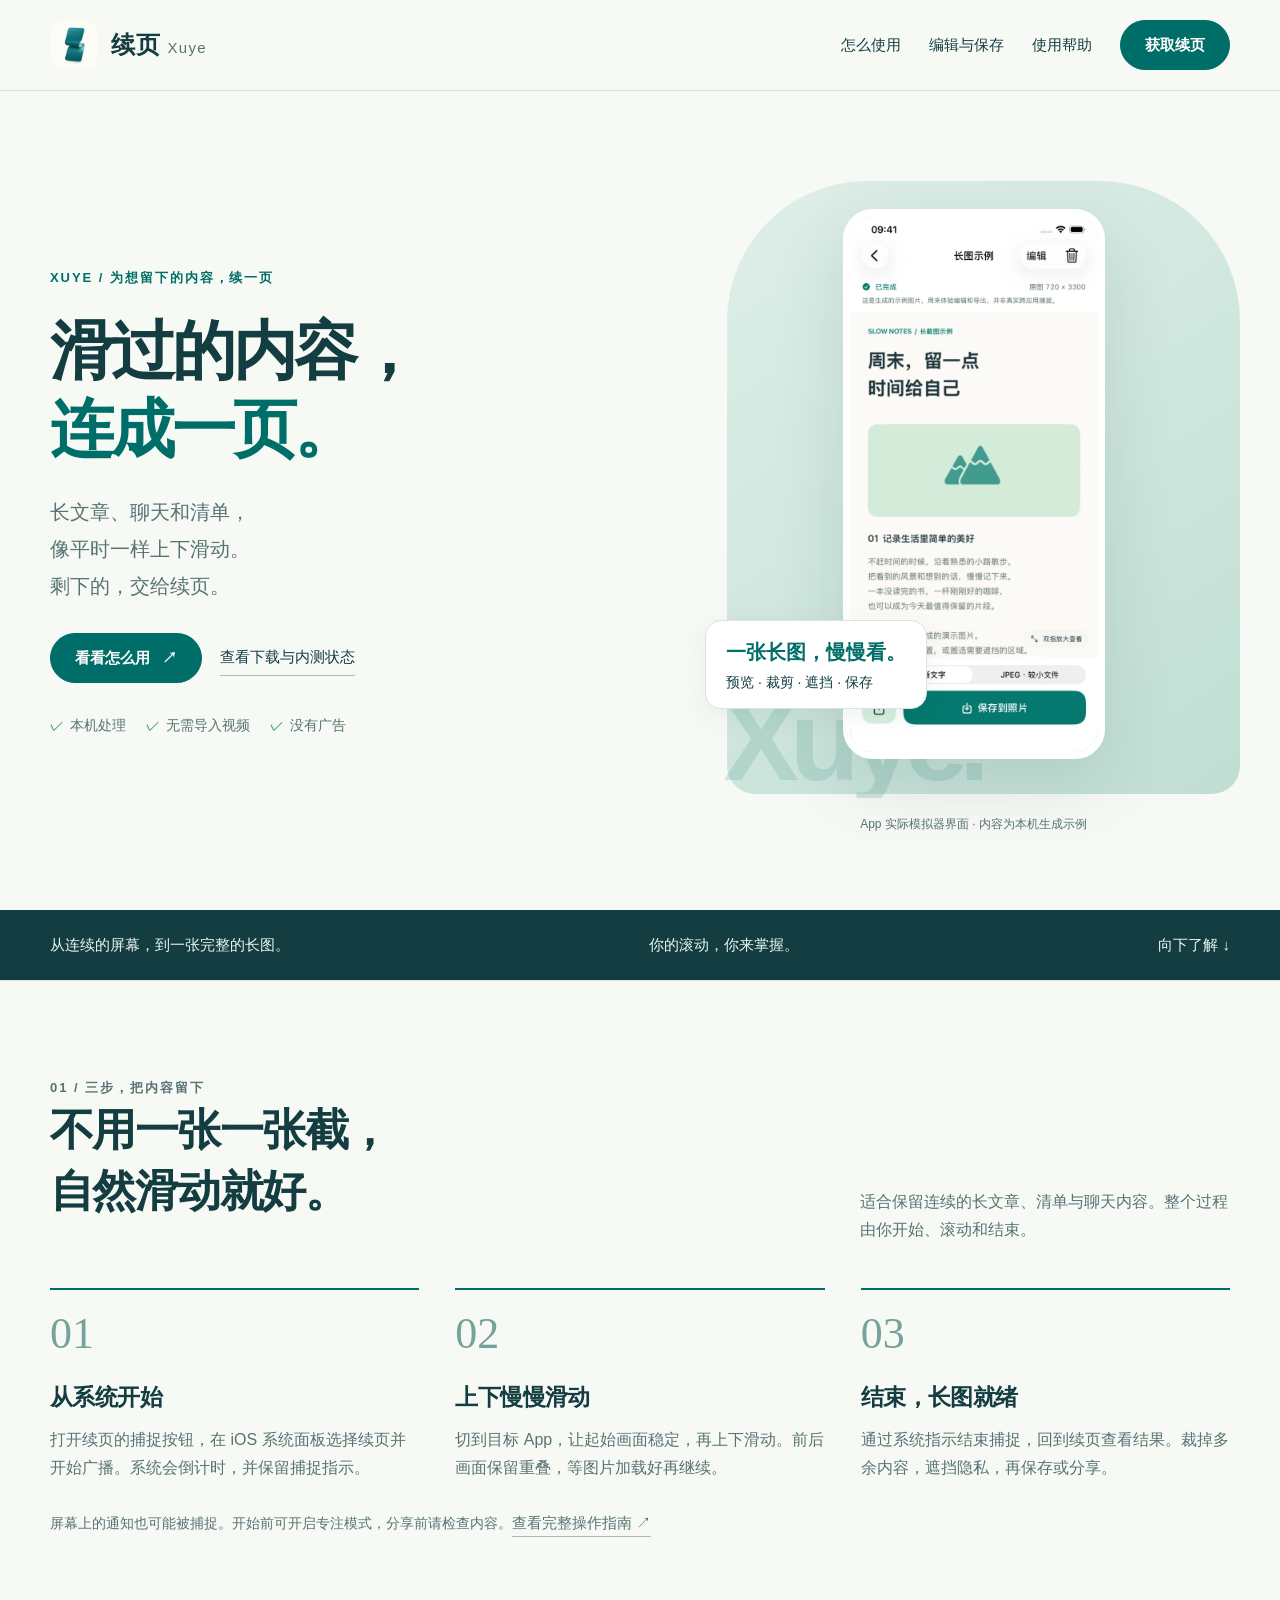
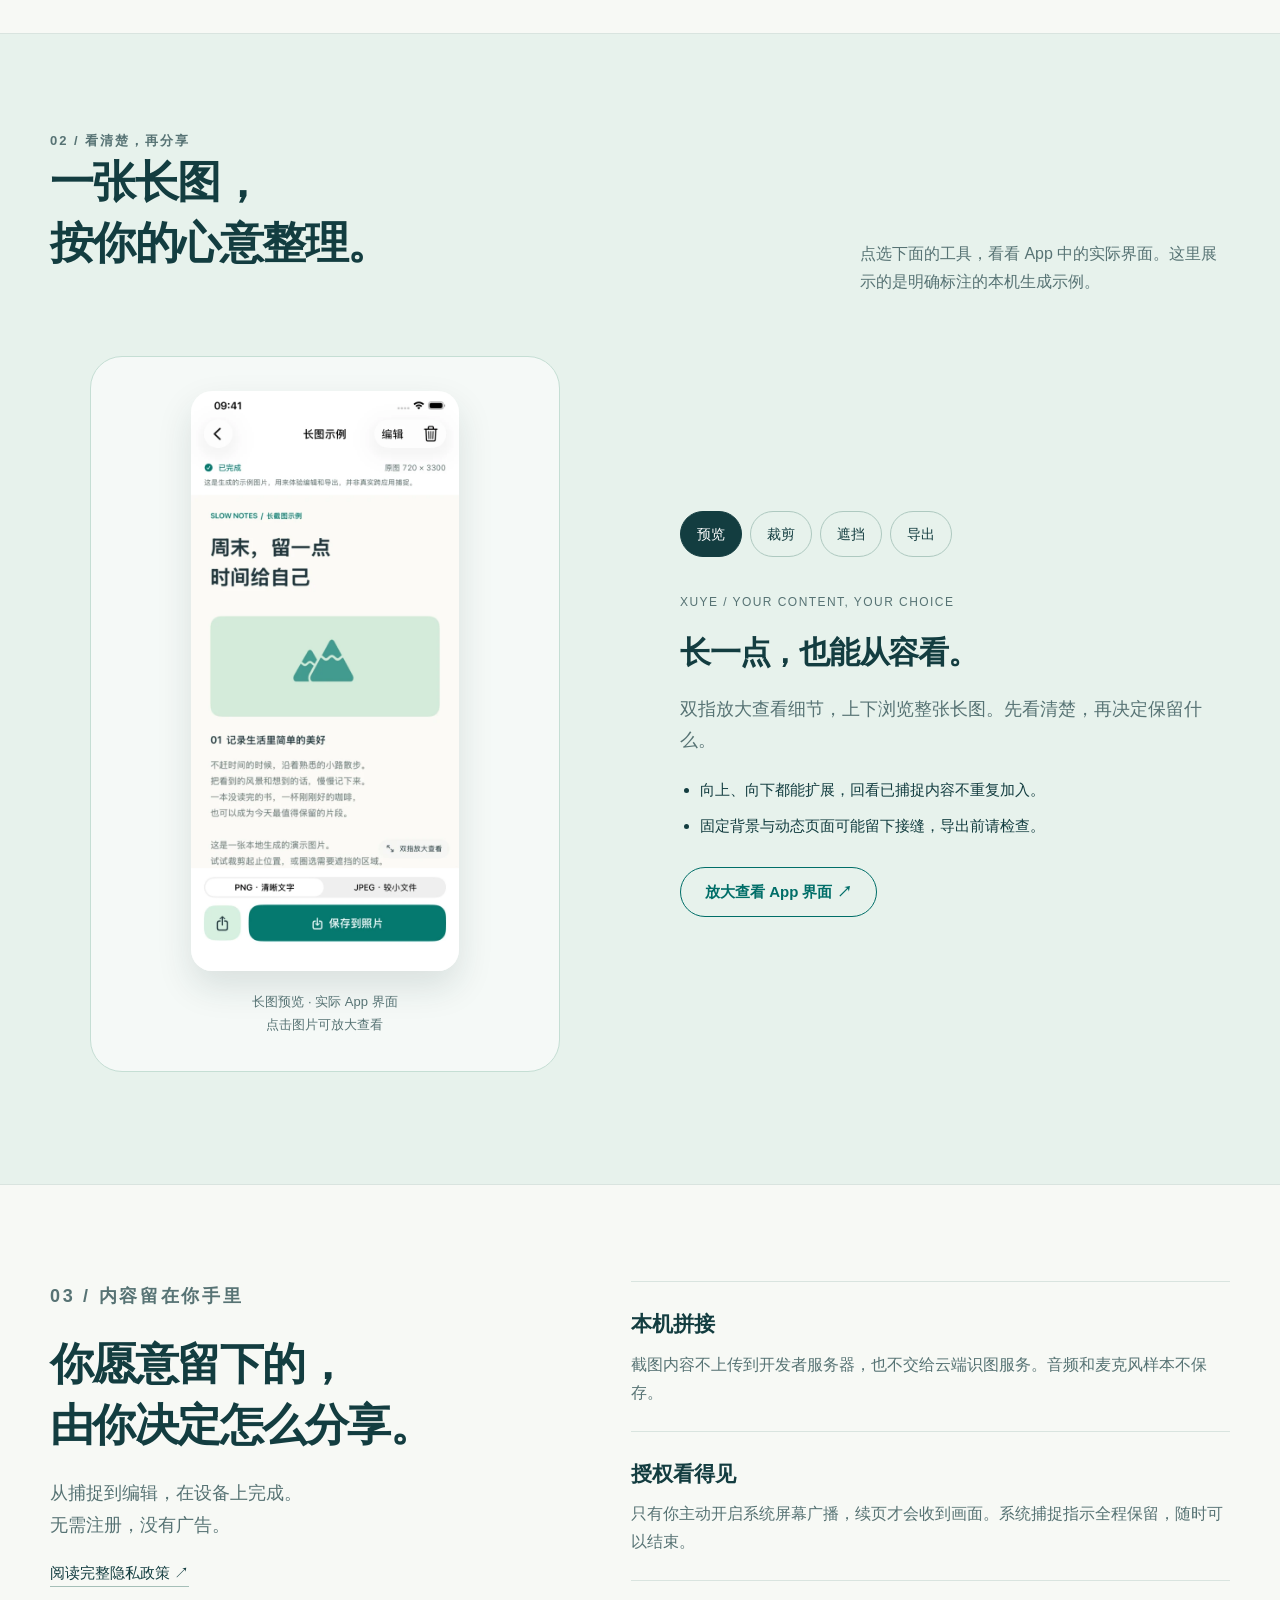
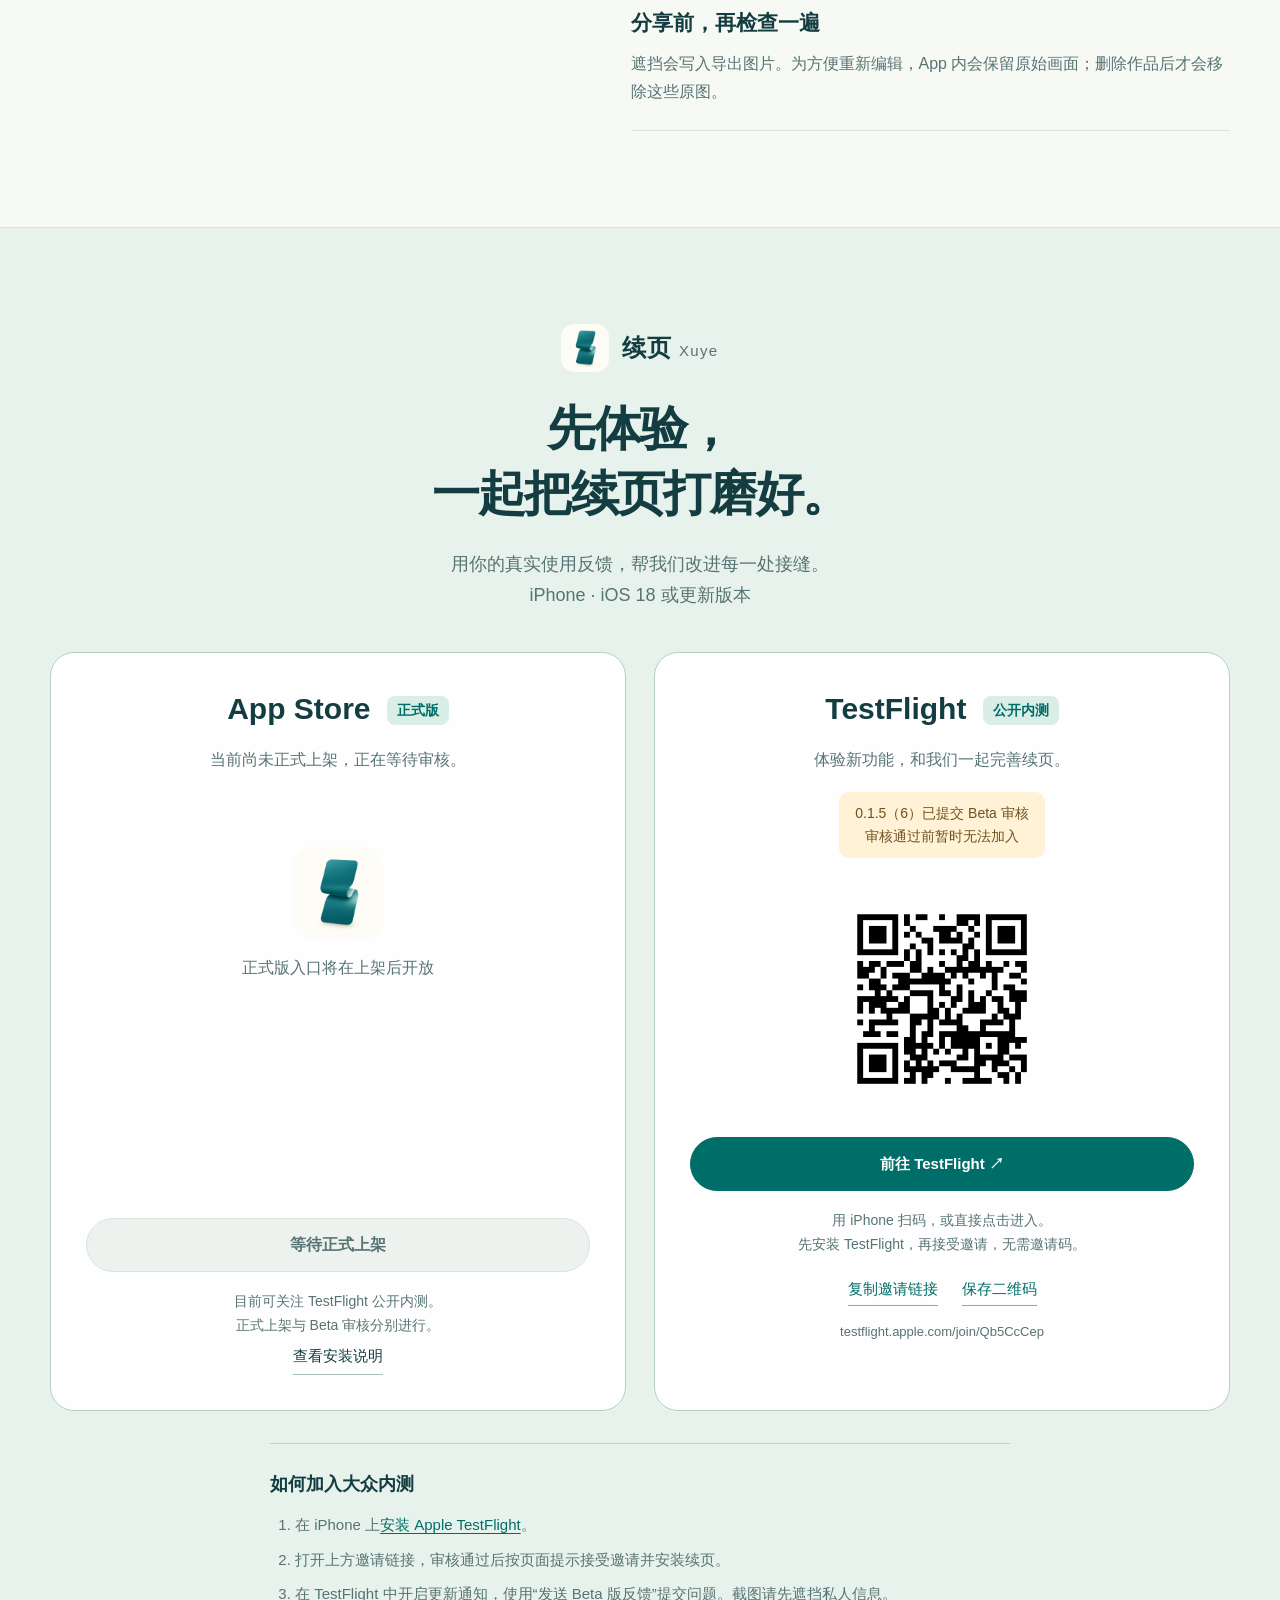
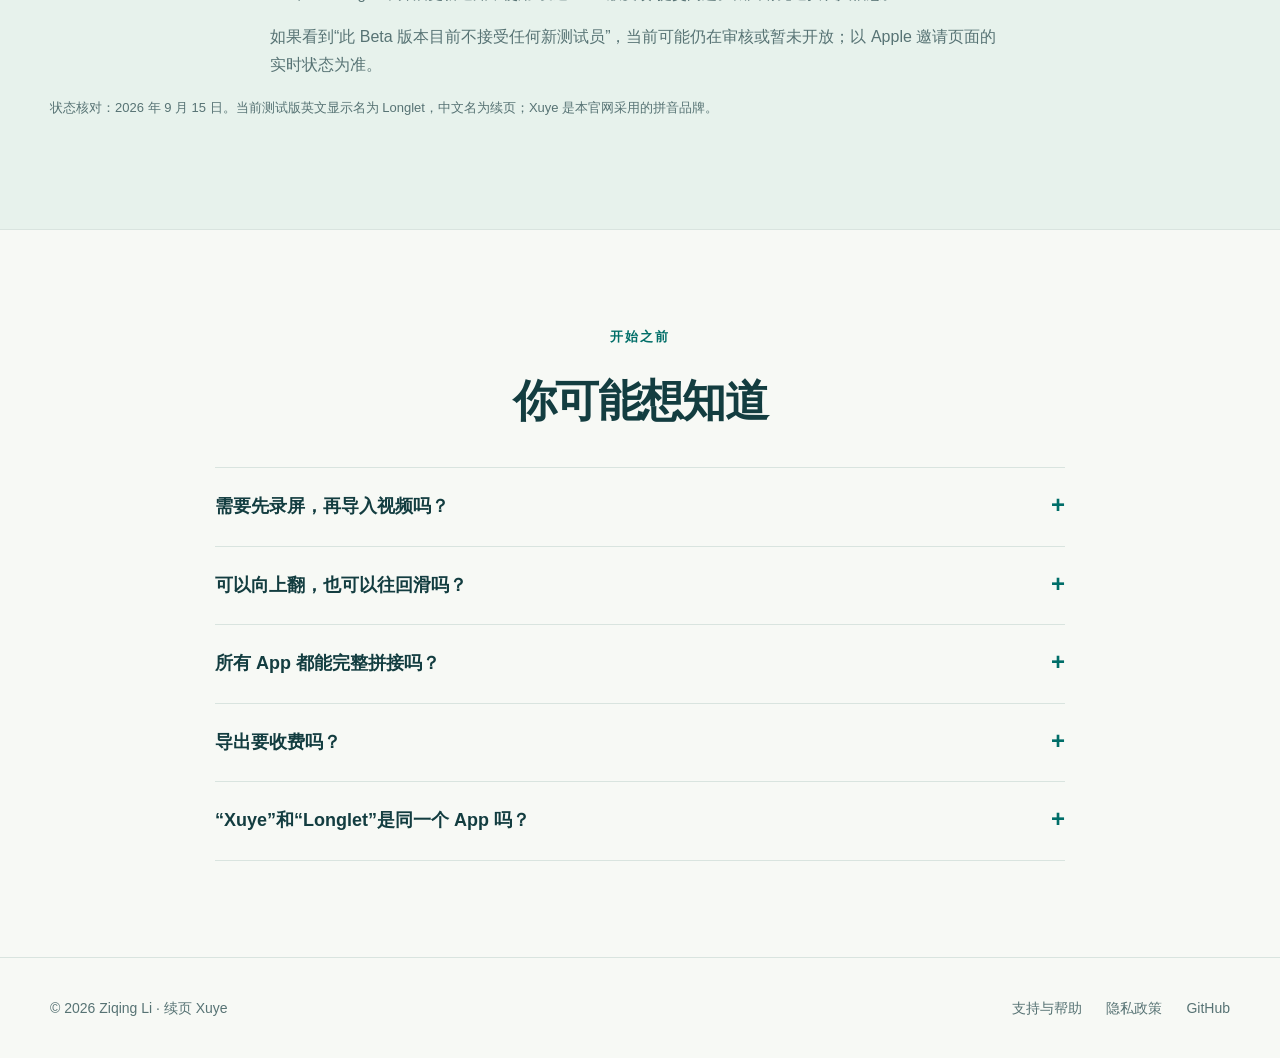
==== commit b900c029: "feat(web): add public TestFlight invitation and QR code Publish the Apple-issued Longlet external be" ====
--- a/index.html
+++ b/index.html
@@ -3,7 +3,7 @@
 <section class="section" id="how"><div class="wrap"><div class="section-head"><div><p class="eyebrow">01 / 三步，把内容留下</p><h2>不用一张一张截，<br>自然滑动就好。</h2></div><p>适合保留连续的长文章、清单与聊天内容。整个过程由你开始、滚动和结束。</p></div><div class="steps"><article class="step"><div class="step-number">01</div><h3>从系统开始</h3><p>打开续页的捕捉按钮，在 iOS 系统面板选择续页并开始广播。系统会倒计时，并保留捕捉指示。</p></article><article class="step"><div class="step-number">02</div><h3>上下慢慢滑动</h3><p>切到目标 App，让起始画面稳定，再上下滑动。前后画面保留重叠，等图片加载好再继续。</p></article><article class="step"><div class="step-number">03</div><h3>结束，长图就绪</h3><p>通过系统指示结束捕捉，回到续页查看结果。裁掉多余内容，遮挡隐私，再保存或分享。</p></article></div><p class="step-note">屏幕上的通知也可能被捕捉。开始前可开启专注模式，分享前请检查内容。<a class="text-link" href="support.html#capture">查看完整操作指南 ↗</a></p></div></section>
 <section class="section mint-section" id="features"><div class="wrap"><div class="section-head"><div><p class="eyebrow">02 / 看清楚，再分享</p><h2>一张长图，<br>按你的心意整理。</h2></div><p>点选下面的工具，看看 App 中的实际界面。这里展示的是明确标注的本机生成示例。</p></div><div class="feature-layout"><figure class="feature-visual"><button class="preview-button" data-enlarge aria-label="放大查看当前 App 界面"><img id="feature-screen" src="assets/preview.webp" width="620" height="1342" alt="续页 App 中的长图示例预览，支持缩放和上下浏览" loading="lazy"></button><figcaption class="screen-caption"><span id="feature-caption">长图预览 · 实际 App 界面</span><br>点击图片可放大查看</figcaption></figure><div class="feature-copy"><div class="feature-tabs" role="tablist" aria-label="查看 App 功能"><button role="tab" id="mode-preview" data-mode="preview" aria-selected="true" aria-controls="feature-panel">预览</button><button role="tab" id="mode-crop" data-mode="crop" aria-selected="false" aria-controls="feature-panel" tabindex="-1">裁剪</button><button role="tab" id="mode-redact" data-mode="redact" aria-selected="false" aria-controls="feature-panel" tabindex="-1">遮挡</button><button role="tab" id="mode-export" data-mode="export" aria-selected="false" aria-controls="feature-panel" tabindex="-1">导出</button></div><div id="feature-panel" role="tabpanel" aria-labelledby="mode-preview" tabindex="0"><div class="detail-stamp">XUYE / YOUR CONTENT, YOUR CHOICE</div><h3 id="feature-title">长一点，也能从容看。</h3><p id="feature-description">双指放大查看细节，上下浏览整张长图。先看清楚，再决定保留什么。</p><ul id="feature-points"><li>向上、向下都能扩展，回看已捕捉内容不重复加入。</li><li>固定背景与动态页面可能留下接缝，导出前请检查。</li></ul></div><button class="button outline" data-enlarge>放大查看 App 界面 ↗</button></div></div></div></section>
 <section class="section" id="privacy"><div class="wrap privacy-layout"><div class="privacy-title"><p class="eyebrow">03 / 内容留在你手里</p><h2>你愿意留下的，<br>由你决定怎么分享。</h2><p>从捕捉到编辑，在设备上完成。<br>无需注册，没有广告。</p><a class="text-link" href="privacy.html">阅读完整隐私政策 ↗</a></div><div class="privacy-lines"><article class="privacy-line"><h3>本机拼接</h3><p>截图内容不上传到开发者服务器，也不交给云端识图服务。音频和麦克风样本不保存。</p></article><article class="privacy-line"><h3>授权看得见</h3><p>只有你主动开启系统屏幕广播，续页才会收到画面。系统捕捉指示全程保留，随时可以结束。</p></article><article class="privacy-line"><h3>分享前，再检查一遍</h3><p>遮挡会写入导出图片。为方便重新编辑，App 内会保留原始画面；删除作品后才会移除这些原图。</p></article></div></div></section>
-<section class="section" id="get"><div class="wrap"><div class="download"><div><div class="brand"><img src="assets/icon.png" width="48" height="48" alt=""><span>续页<small>Xuye</small></span></div><p class="eyebrow">留住一段，而不只是一屏</p><h2>下一页，<br>留给值得的内容。</h2><p>iPhone · iOS 18 或更新版本<br>当前版本每周免费导出 50 个新作品。</p></div><div class="status-card"><div class="status-label"><span>当前发布状态</span><span>0.1.5（6）</span></div><h3>等待 App Store 审核</h3><p>已提交审核，尚未正式上架。TestFlight 内测向受邀用户开放，目前没有公开邀请链接。</p><a class="button" href="support.html#install">查看安装与内测说明 ↗</a></div></div><p class="release-note">状态核对：2026 年 9 月 15 日。当前测试版英文显示名为 Longlet，中文名为续页；Xuye 是本官网采用的拼音品牌。</p></div></section>
+<section class="section release-section" id="get"><div class="wrap"><div class="release-heading"><div class="brand"><img src="assets/icon.png" width="48" height="48" alt="续页青色折页图标"><span>续页<small>Xuye</small></span></div><h2>先体验，<br>一起把续页打磨好。</h2><p>用你的真实使用反馈，帮我们改进每一处接缝。<br>iPhone · iOS 18 或更新版本</p></div><div class="release-options"><article class="release-option"><h3>App Store <span>正式版</span></h3><p>当前尚未正式上架，正在等待审核。</p><div class="release-placeholder"><img src="assets/icon.png" width="92" height="92" alt=""><span>正式版入口将在上架后开放</span></div><span class="pending-button">等待正式上架</span><p class="release-help">目前可关注 TestFlight 公开内测。<br>正式上架与 Beta 审核分别进行。</p><a class="text-link" href="support.html#install">查看安装说明</a></article><article class="release-option"><h3>TestFlight <span>公开内测</span></h3><p>体验新功能，和我们一起完善续页。</p><p class="beta-state">0.1.5（6）已提交 Beta 审核<br>审核通过前暂时无法加入</p><img class="invite-qr" src="assets/testflight-qr.png" width="468" height="468" alt="续页公开 TestFlight 邀请二维码，审核通过后可通过此链接加入" loading="lazy"><a class="button" id="testflight-link" href="https://testflight.apple.com/join/Qb5CcCep" target="_blank" rel="noopener noreferrer">前往 TestFlight ↗</a><p class="release-help">用 iPhone 扫码，或直接点击进入。<br>先安装 TestFlight，再接受邀请，无需邀请码。</p><div class="invite-tools"><button type="button" id="copy-testflight-link">复制邀请链接</button><a href="assets/testflight-qr.png" download="xuye-testflight-qr.png">保存二维码</a></div><a class="invite-address" href="https://testflight.apple.com/join/Qb5CcCep">testflight.apple.com/join/Qb5CcCep</a><p class="invite-result" id="testflight-copy-status" role="status" aria-live="polite"></p></article></div><div class="beta-steps"><h3>如何加入大众内测</h3><ol><li>在 iPhone 上<a href="https://apps.apple.com/app/testflight/id899247664">安装 Apple TestFlight</a>。</li><li>打开上方邀请链接，审核通过后按页面提示接受邀请并安装续页。</li><li>在 TestFlight 中开启更新通知，使用“发送 Beta 版反馈”提交问题。截图请先遮挡私人信息。</li></ol><p>如果看到“此 Beta 版本目前不接受任何新测试员”，当前可能仍在审核或暂未开放；以 Apple 邀请页面的实时状态为准。</p></div><p class="release-note">状态核对：2026 年 9 月 15 日。当前测试版英文显示名为 Longlet，中文名为续页；Xuye 是本官网采用的拼音品牌。</p></div></section>
 <section class="section"><div class="wrap"><div class="center-head"><p class="eyebrow">开始之前</p><h2>你可能想知道</h2></div><div class="faq-list"><details><summary>需要先录屏，再导入视频吗？</summary><p>不需要。你通过 iOS 系统开始屏幕广播后，续页会直接处理系统提供的画面。用户手动滚动，结束后回到 App 查看长图。</p></details><details><summary>可以向上翻，也可以往回滑吗？</summary><p>可以。续页支持从当前位置向上或向下扩展，回到已捕捉的区域时去重。请平稳滚动并保留画面重叠，快速跳页或动态重排仍可能无法衔接。</p></details><details><summary>所有 App 都能完整拼接吗？</summary><p>无法保证。受保护的内容、动画、重复画面、缺少重叠或快速跳页都可能影响结果。固定照片壁纸也可能出现接缝。请检查首尾与接缝，详细边界见<a href="support.html#quality">使用帮助</a>。</p></details><details><summary>导出要收费吗？</summary><p>当前 0.1.5 版本每周免费导出 50 个新作品，失败、取消和同一作品重复导出不会额外扣次数。本版不提供新的购买入口，未来政策以实际版本说明为准。</p></details><details><summary>“Xuye”和“Longlet”是同一个 App 吗？</summary><p>是的。本官网使用“续页 Xuye”品牌；当前已提交的 App 及 TestFlight 英文显示名仍为 Longlet。请认准青色折页图标，App ID 为 6811703874。</p></details></div></div></section>
 <dialog class="dialog" id="screen-dialog" aria-labelledby="dialog-title"><div class="dialog-head"><h2 id="dialog-title">长图预览 · 实际 App 界面</h2><button data-close aria-label="关闭图片预览">×</button></div><img class="dialog-image" id="dialog-image" src="assets/preview.webp" width="620" height="1342" alt="续页 App 长图示例预览"><p>续页 0.1.5 · 实际模拟器界面。示例内容由 App 在本机生成，不代表真实跨应用捕捉。</p></dialog>
 </main><footer class="footer"><div class="wrap footer-inner"><span>© 2026 Ziqing Li · 续页 Xuye</span><div class="footer-links"><a href="support.html">支持与帮助</a><a href="privacy.html">隐私政策</a><a href="https://github.com/lzbaclz/long_screenshot_iphone">GitHub</a></div></div></footer></body></html>
--- a/style.css
+++ b/style.css
@@ -1,3 +1,4 @@
 :root{--ink:#133d40;--muted:#577374;--teal:#006e68;--mint:#d9eee6;--paper:#f7f9f5;--line:#d9e4df;--white:#fff;--font:-apple-system,BlinkMacSystemFont,"Segoe UI","PingFang SC","Hiragino Sans GB","Microsoft YaHei",sans-serif}*{box-sizing:border-box}html{scroll-behavior:smooth;scroll-padding-top:100px}body{margin:0;background:var(--paper);color:var(--ink);font-family:var(--font);line-height:1.75;font-size:16px}a{color:inherit;text-decoration:none}button,input{font:inherit}button,a{-webkit-tap-highlight-color:transparent}button{cursor:pointer}a:focus-visible,button:focus-visible,input:focus-visible,summary:focus-visible{outline:3px solid #c39f31;outline-offset:5px}img{max-width:100%;height:auto;display:block}.wrap{width:min(1180px,calc(100% - 80px));margin:auto}.skip{position:fixed;left:20px;top:-100px;background:var(--ink);color:white;z-index:100;padding:10px 20px}.skip:focus{top:10px}.header{position:sticky;top:0;z-index:20;background:#f7f9f5ef;border-bottom:1px solid var(--line);backdrop-filter:blur(18px)}.header-inner{height:90px;display:flex;align-items:center;gap:36px}.brand{display:inline-flex;align-items:center;gap:13px;font-weight:750;font-size:24px;letter-spacing:.03em;white-space:nowrap}.brand img{width:48px;height:48px;border-radius:13px}.brand small{font-size:15px;color:var(--muted);font-weight:500;letter-spacing:.09em;margin-left:7px}.nav{display:flex;align-items:center;gap:28px;margin-left:auto;font-size:15px}.nav a:hover{color:var(--teal)}.button{display:inline-flex;align-items:center;justify-content:center;gap:12px;min-height:50px;padding:11px 24px;border:1px solid var(--teal);border-radius:100px;background:var(--teal);color:#fff;font-size:15px;font-weight:600;line-height:1.6}.button:hover{background:#075953}.button.outline{color:var(--teal);background:transparent}.button.outline:hover{background:var(--mint)}.menu-button{display:none}.eyebrow{font-size:13px;letter-spacing:.15em;font-weight:600;color:var(--teal);margin:0 0 22px;text-transform:uppercase}.hero{display:grid;grid-template-columns:1.1fr .9fr;gap:40px;padding-top:78px;padding-bottom:75px;align-items:center;min-height:790px}.hero h1{font-size:clamp(44px,5vw,68px);line-height:1.22;font-weight:750;letter-spacing:-.045em;margin:0 0 26px}.hero h1 span{color:var(--teal)}.hero-lead{font-size:20px;line-height:1.85;color:var(--muted);max-width:440px;margin-bottom:28px}.actions{display:flex;flex-wrap:wrap;align-items:center;gap:18px}.text-link{font-size:15px;border-bottom:1px solid #a5bfb8;padding:5px 0}.quiet-points{display:flex;gap:20px;list-style:none;padding:0;margin:30px 0 0;font-size:14px;color:var(--muted)}.quiet-points li::before{content:'✓';margin-right:6px;color:var(--teal)}.hero-art{position:relative;min-height:630px;display:flex;justify-content:center;align-items:center}.hero-panel{position:absolute;inset:12px -10px 5px 10px;background:linear-gradient(145deg,#deefe8,#c1ded5);border-radius:140px 140px 28px 28px}.hero-word{position:absolute;bottom:1px;left:6px;font-size:114px;line-height:1;font-weight:650;letter-spacing:-.08em;color:#77aea44d;overflow:hidden}.screenshot{width:262px;border:7px solid #fff;border-radius:30px;box-shadow:0 24px 70px #18443e20;position:relative}.hero-caption{position:absolute;left:-12px;bottom:90px;background:var(--white);border:1px solid var(--line);border-radius:16px;padding:14px 20px;font-size:14px;box-shadow:0 8px 28px #153d3410}.hero-caption strong{display:block;font-size:20px;color:var(--teal)}.image-note{font-size:12px;color:var(--muted);margin:15px 0 0;text-align:center}.section{padding:96px 0;border-top:1px solid var(--line)}.section h2{font-size:clamp(30px,3.4vw,44px);line-height:1.4;letter-spacing:-.035em;margin:0 0 22px}.section-lead{font-size:18px;color:var(--muted);max-width:500px}.footer{border-top:1px solid var(--line);padding:38px 0;font-size:14px;color:var(--muted)}.footer-inner{display:flex;justify-content:space-between;gap:20px;align-items:center}.footer-links{display:flex;flex-wrap:wrap;gap:24px}.notice{padding:18px 24px;border:1px solid var(--line);border-radius:16px;font-size:15px;color:var(--muted)}@media(max-width:800px){.wrap{width:calc(100% - 40px)}.header-inner{height:76px;gap:16px}.brand{font-size:21px}.brand img{width:42px;height:42px}.brand small{font-size:13px}.nav{gap:16px}.nav a:not(.button){display:none}.nav .button{padding:9px 16px;min-height:42px;font-size:14px}.hero{grid-template-columns:1fr;padding-top:46px;gap:32px;min-height:0;padding-bottom:56px}.hero h1{font-size:46px}.hero-lead{font-size:18px}.hero-art{min-height:585px;margin:0 12px}.hero-panel{inset:0}.hero-caption{left:-12px;bottom:60px}.hero-word{font-size:96px;bottom:5px;left:0}.quiet-points{font-size:13px;gap:14px}.section{padding:60px 0}.footer-inner{align-items:flex-start;flex-direction:column}.eyebrow{font-size:12px;margin-bottom:18px}}@media(prefers-reduced-motion:reduce){html{scroll-behavior:auto}*{animation:none!important;transition:none!important}}
 .ribbon{background:var(--ink);color:#ebf7f2;padding:22px 0}.ribbon .wrap{display:flex;justify-content:space-between;gap:24px;font-size:15px}.section-head{display:flex;justify-content:space-between;align-items:flex-end;gap:40px;margin-bottom:44px}.section-head p{max-width:370px;margin:0;color:var(--muted)}.steps{display:grid;grid-template-columns:repeat(3,1fr);gap:36px}.step{border-top:2px solid var(--teal);padding-top:22px}.step-number{font-family:Georgia,serif;font-size:44px;color:#76a29a;line-height:1;margin-bottom:24px}.step h3{font-size:23px;line-height:1.5;margin:0 0 12px;letter-spacing:-.025em}.step p{color:var(--muted);margin:0}.step-note{font-size:14px;color:var(--muted);margin:28px 0 0}.mint-section{background:#e7f2ec}.feature-layout{display:grid;grid-template-columns:1fr 1fr;gap:80px;align-items:center}.feature-visual{background:#fff9;border:1px solid #c5ded4;border-radius:32px;padding:34px;display:flex;flex-direction:column;align-items:center}.feature-visual img{width:268px;border-radius:21px;box-shadow:0 16px 35px #153b3620}.preview-button{border:0;background:transparent;padding:0;max-width:100%;cursor:zoom-in;border-radius:21px}.screen-caption{font-size:13px;color:var(--muted);text-align:center;margin:20px 0 0}.feature-tabs{display:flex;flex-wrap:wrap;gap:8px;margin:0 0 35px}.feature-tabs button{padding:10px 16px;min-height:44px;background:transparent;border:1px solid #aec9c0;border-radius:100px;color:var(--ink);font-size:14px}.feature-tabs button[aria-selected=true]{background:var(--ink);color:white;border-color:var(--ink)}.feature-copy h3{font-size:31px;line-height:1.45;margin:0 0 18px;letter-spacing:-.04em}.feature-copy p{font-size:18px;color:var(--muted);margin:0 0 20px}.feature-copy ul{padding-left:20px;margin:0 0 28px;color:var(--ink);font-size:15px}.feature-copy li+li{margin-top:10px}.detail-stamp{font-size:12px;letter-spacing:.12em;color:var(--muted);margin-bottom:18px}.privacy-layout{display:grid;grid-template-columns:.9fr 1.1fr;gap:90px;align-items:start}.privacy-title{position:sticky;top:130px}.privacy-title p{color:var(--muted);font-size:18px}.privacy-lines{border-top:1px solid var(--line)}.privacy-line{padding:24px 0;border-bottom:1px solid var(--line)}.privacy-line h3{font-size:21px;margin:0 0 8px}.privacy-line p{margin:0;color:var(--muted)}.download{background:var(--ink);color:#f8fbf7;border-radius:32px;padding:54px 56px;display:grid;grid-template-columns:1.1fr .9fr;gap:50px;align-items:center}.download h2{font-size:40px;margin:0 0 22px}.download .eyebrow{color:#a4d3c2}.download p{color:#c5dad2}.download .brand{margin-bottom:26px}.download .brand small{color:#b4d0c5}.status-card{padding:28px;background:#ffffff09;border:1px solid #8dafaa65;border-radius:18px}.status-label{font-size:13px;letter-spacing:.04em;display:flex;justify-content:space-between;color:#b4d0c5}.status-card h3{font-size:23px;margin:20px 0 14px}.status-card p{font-size:15px;margin:0 0 21px}.status-card .button{background:#e2f0e9;color:var(--ink);border-color:#e2f0e9}.release-note{font-size:13px;color:var(--muted);margin-top:18px}.faq-list{border-top:1px solid var(--line);max-width:850px;margin:0 auto}.faq-list details{border-bottom:1px solid var(--line);padding:23px 0}.faq-list summary{font-size:18px;font-weight:600;cursor:pointer;list-style:none;position:relative;padding-right:35px}.faq-list summary::-webkit-details-marker{display:none}.faq-list summary::after{content:'+';position:absolute;right:0;font-size:24px;line-height:1.2;color:var(--teal)}.faq-list details[open] summary::after{content:'−'}.faq-list p{margin:16px 40px 0 0;color:var(--muted)}.faq-list a{border-bottom:1px solid #a7bfb6}.center-head{text-align:center;margin-bottom:36px}.dialog{padding:0;border:0;border-radius:22px;width:min(670px,calc(100% - 30px));max-height:90vh;background:var(--paper);color:var(--ink);box-shadow:0 28px 100px #001e2370}.dialog::backdrop{background:#082d34aa;backdrop-filter:blur(6px)}.dialog-head{display:flex;align-items:center;justify-content:space-between;gap:20px;padding:18px 24px;position:sticky;top:0;background:var(--paper);border-bottom:1px solid var(--line)}.dialog-head h2{font-size:17px;margin:0}.dialog-head button{width:40px;height:40px;border:0;background:var(--mint);border-radius:50%;font-size:24px;color:var(--ink)}.dialog-image{width:100%;padding:20px;max-width:520px;margin:auto}.dialog p{padding:0 24px 20px;font-size:14px;color:var(--muted)}.document-hero{padding:64px 0 38px;border-bottom:1px solid var(--line)}.document-hero h1{font-size:clamp(38px,5vw,54px);line-height:1.3;letter-spacing:-.04em;margin:0 0 20px}.document-hero .lead{font-size:20px;color:var(--muted);max-width:720px}.doc-meta{font-size:14px;color:var(--muted)}.doc-layout{display:grid;grid-template-columns:230px 1fr;gap:65px;padding:54px 0 88px}.toc{align-self:start;position:sticky;top:125px;border-left:1px solid var(--line);padding:4px 0 4px 22px;font-size:14px}.toc strong{display:block;margin-bottom:10px;font-weight:600}.toc a{display:block;margin:9px 0;color:var(--muted)}.toc a:hover{color:var(--teal)}.prose{max-width:760px}.prose section{margin:0 0 38px;scroll-margin-top:115px}.prose h2{font-size:26px;line-height:1.4;letter-spacing:-.025em;margin:0 0 18px}.prose h3{font-size:20px;margin:25px 0 12px}.prose p{margin:0 0 16px;line-height:1.9}.prose li{margin:9px 0;line-height:1.85}.prose ul,.prose ol{padding-left:24px}.prose a{color:var(--teal);text-decoration:underline;text-underline-offset:4px}.prose .callout{background:#e6f0ea;border-left:3px solid var(--teal);padding:20px 24px;border-radius:0 12px 12px 0;margin:22px 0}.prose .callout p:last-child{margin:0}.language-links{display:flex;gap:10px;margin-top:20px}.language-links a{padding:7px 17px;border:1px solid var(--line);border-radius:30px;font-size:14px}.doc-divider{border:0;border-top:1px solid var(--line);margin:55px 0}.support-topics{display:grid;grid-template-columns:repeat(3,1fr);gap:18px;margin:25px 0 0}.support-topics a{padding:16px 20px;border:1px solid var(--line);border-radius:14px;font-size:15px}.support-topics a:hover{background:var(--mint)}.support-topics small{display:block;color:var(--muted);font-size:13px}.contact-box{background:var(--ink);color:#e9f7f0;border-radius:20px;padding:30px}.contact-box p{color:#cadfd6}.contact-box a{color:#fff;overflow-wrap:anywhere}.support-section ol li{padding-left:7px}.version-pill{padding:4px 11px;border-radius:20px;background:var(--mint);font-size:13px;color:var(--teal);white-space:nowrap}
 @media(max-width:1000px){.feature-layout{gap:40px}.privacy-layout{gap:45px}.download{padding:40px}.hero-caption{left:-25px}.header-inner{gap:20px}.nav{gap:20px}}@media(max-width:800px){.ribbon .wrap{font-size:13px;gap:10px}.ribbon .wrap span:last-child{display:none}.section-head{display:block;margin-bottom:32px}.section-head p{max-width:100%}.steps{grid-template-columns:1fr;gap:28px}.step{display:grid;grid-template-columns:48px 1fr;column-gap:16px}.step-number{grid-row:1/3;font-size:34px;margin:0}.step h3{font-size:22px}.step p{grid-column:2}.feature-layout{grid-template-columns:1fr;gap:35px}.feature-visual{order:2;padding:25px}.feature-copy{order:1}.feature-tabs{margin-bottom:25px}.feature-copy h3{font-size:29px}.privacy-layout{grid-template-columns:1fr;gap:28px}.privacy-title{position:static}.download{grid-template-columns:1fr;padding:32px 25px;gap:25px;border-radius:24px}.download h2{font-size:31px}.download .brand{margin-bottom:20px}.status-card{padding:23px}.doc-layout{grid-template-columns:1fr;gap:30px;padding-top:30px}.toc{position:static;display:flex;flex-wrap:wrap;gap:8px 18px;padding-left:0;border:0;padding-bottom:24px;border-bottom:1px solid var(--line)}.toc strong{width:100%;margin:0}.toc a{margin:0}.document-hero{padding-top:42px}.document-hero .lead{font-size:18px}.support-topics{grid-template-columns:1fr;gap:10px}.support-topics a{padding:12px 18px}.prose h2{font-size:25px}.prose p{line-height:1.85}.nav{margin-left:auto}.nav a:not(.button){display:none}.menu-button{display:block;background:transparent;color:var(--ink);border:0;font-size:22px;padding:8px;min-width:44px;min-height:44px}.nav.open{position:absolute;top:76px;left:0;right:0;padding:22px 25px;background:var(--paper);border-bottom:1px solid var(--line);display:flex;flex-direction:column;align-items:stretch;gap:20px}.nav.open a:not(.button){display:block}.nav.open .button{display:none}.hero-caption{left:-12px}.quiet-points{flex-wrap:wrap}.footer-links{gap:15px 22px}.contact-box{padding:24px}.faq-list p{margin-right:10px}}@media(max-width:420px){.wrap{width:calc(100% - 32px)}.header-inner{gap:8px}.brand{gap:8px;font-size:20px}.brand small{margin-left:5px;font-size:12px}.brand img{width:38px;height:38px}.nav .button{font-size:13px;padding:9px 12px}.hero h1{font-size:42px}.hero-art{min-height:568px}.screenshot{width:245px}.hero-caption strong{font-size:18px}.hero-caption{padding:12px 15px}.hero-word{font-size:86px}.actions{gap:14px}.hero-lead{margin-bottom:24px}.ribbon .wrap{font-size:12px}}
+.release-section{background:#e7f2ec}.release-heading{text-align:center;max-width:760px;margin:0 auto 40px}.release-heading .brand{justify-content:center;margin-bottom:25px}.release-heading h2{font-size:clamp(31px,4vw,48px);line-height:1.35}.release-heading>p{color:var(--muted);font-size:18px}.release-options{display:grid;grid-template-columns:1fr 1fr;gap:28px}.release-option{background:#fffffff0;border:1px solid #b5d0c5;border-radius:24px;padding:35px;text-align:center;display:flex;flex-direction:column;align-items:center}.release-option h3{font-size:30px;line-height:1.4;margin:0 0 16px}.release-option h3 span{display:inline-block;vertical-align:middle;font-size:14px;padding:5px 10px;border-radius:8px;background:var(--mint);color:var(--teal);margin-left:8px}.release-option>p{color:var(--muted);margin:0 0 18px}.beta-state{font-size:14px;color:#70521e!important;background:#fff2d7;border-radius:10px;padding:10px 16px;line-height:1.65}.invite-qr{width:228px;height:228px;margin:9px auto 24px;background:white}.release-placeholder{height:228px;display:flex;flex-direction:column;align-items:center;justify-content:center;margin:9px auto 24px;color:var(--muted);gap:15px}.release-placeholder img{width:92px;border-radius:22px}.release-option>.button{width:100%;margin-top:auto;min-height:54px}.release-option .pending-button{display:flex;align-items:center;justify-content:center;min-height:54px;width:100%;border:1px solid var(--line);border-radius:100px;background:#edf2ee;color:var(--muted);margin-top:auto;font-weight:600}.invite-tools{display:flex;justify-content:center;gap:24px;margin-top:16px;flex-wrap:wrap}.invite-tools button{background:none;border:0;padding:3px 0;border-bottom:1px solid #8eada1;color:var(--teal);font-size:15px}.invite-tools a{font-size:15px;color:var(--teal);border-bottom:1px solid #8eada1;padding:3px 0}.invite-address{overflow-wrap:anywhere;font-size:13px;color:var(--muted);margin-top:15px}.invite-result{min-height:24px;font-size:13px;color:var(--teal);margin:7px 0 0!important}.release-help{font-size:14px!important;margin-top:17px!important;margin-bottom:0!important}.beta-steps{max-width:740px;margin:32px auto 0;border-top:1px solid #bdd1c6;padding-top:25px;color:var(--muted)}.beta-steps h3{font-size:18px;color:var(--ink);margin:0 0 12px}.beta-steps ol{margin:0;padding-left:25px;font-size:15px}.beta-steps li{margin:8px 0}.beta-steps a{text-decoration:underline;color:var(--teal);text-underline-offset:3px}@media(max-width:800px){.release-options{grid-template-columns:1fr;gap:20px}.release-option{padding:27px 22px}.release-option h3{font-size:29px}.release-placeholder{height:132px;margin-bottom:22px}.release-placeholder img{width:66px}.release-heading>p{font-size:17px}.invite-qr{width:212px;height:212px}}
